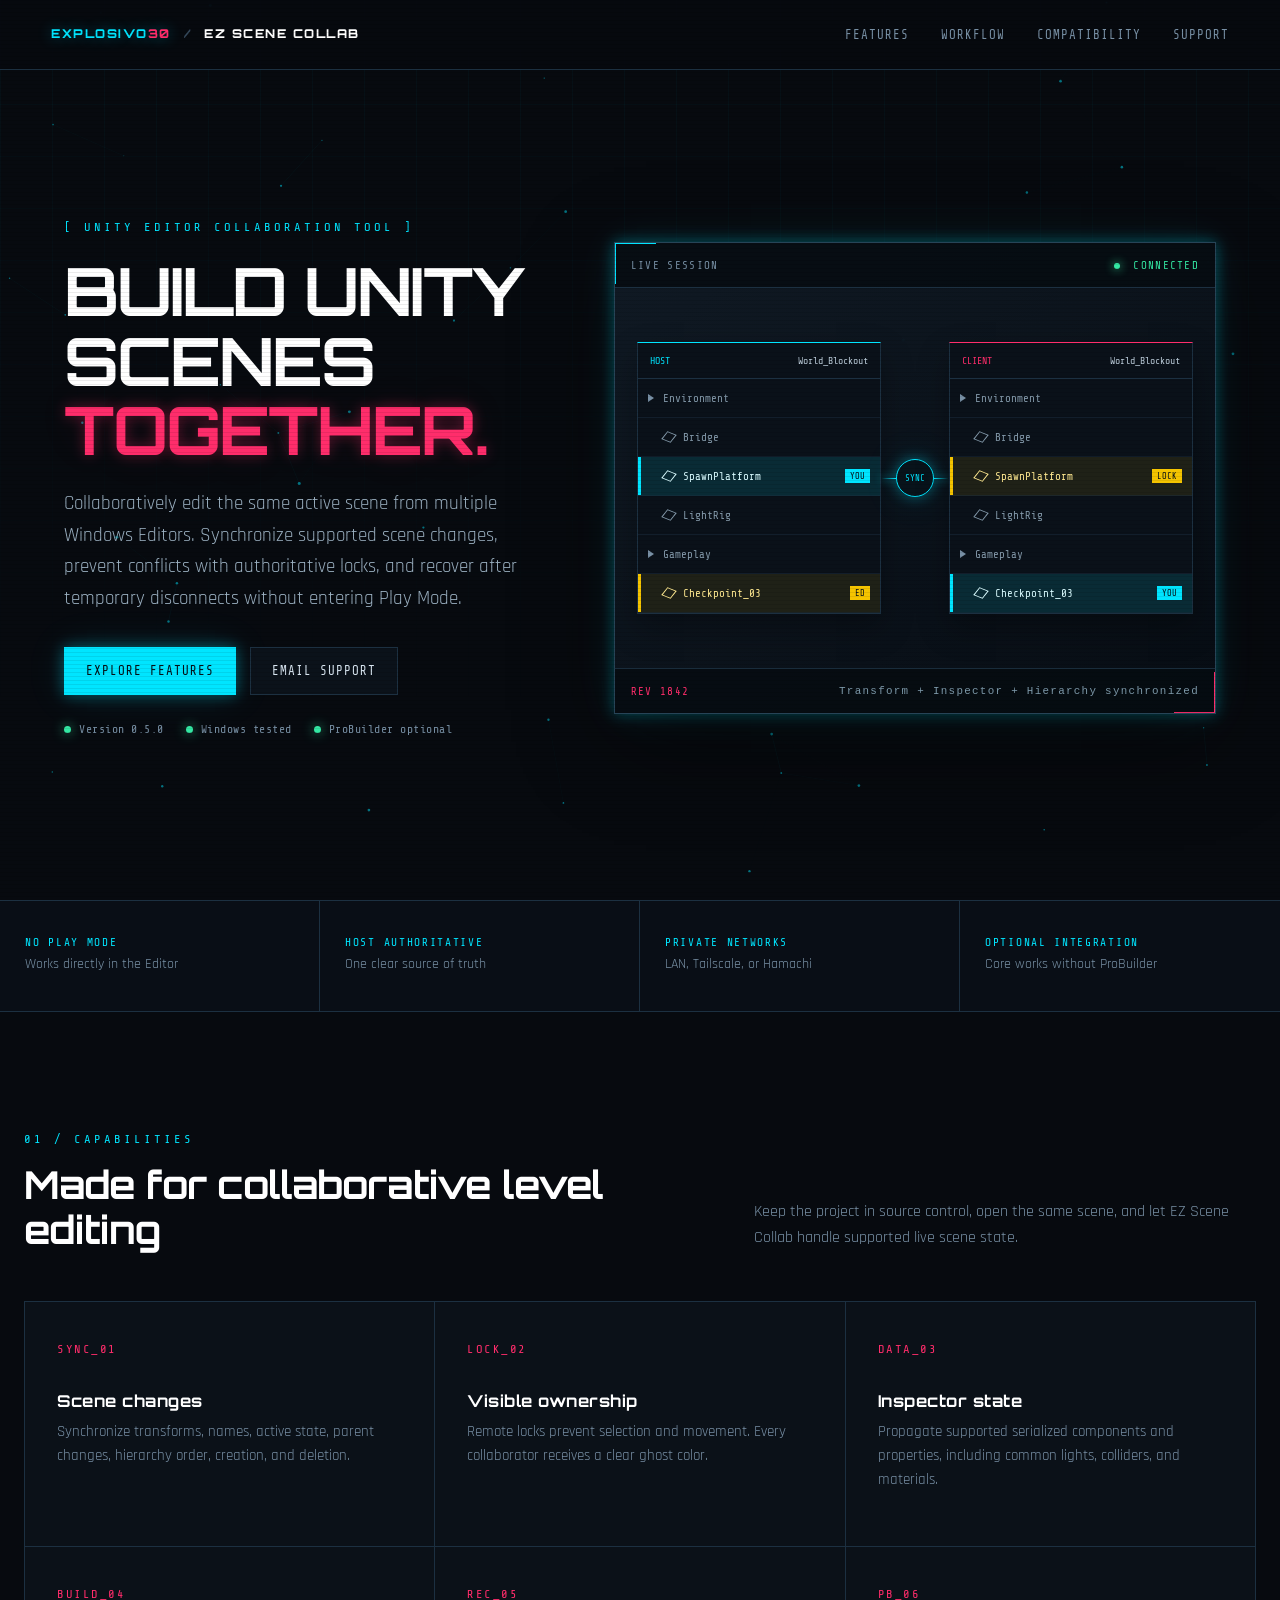
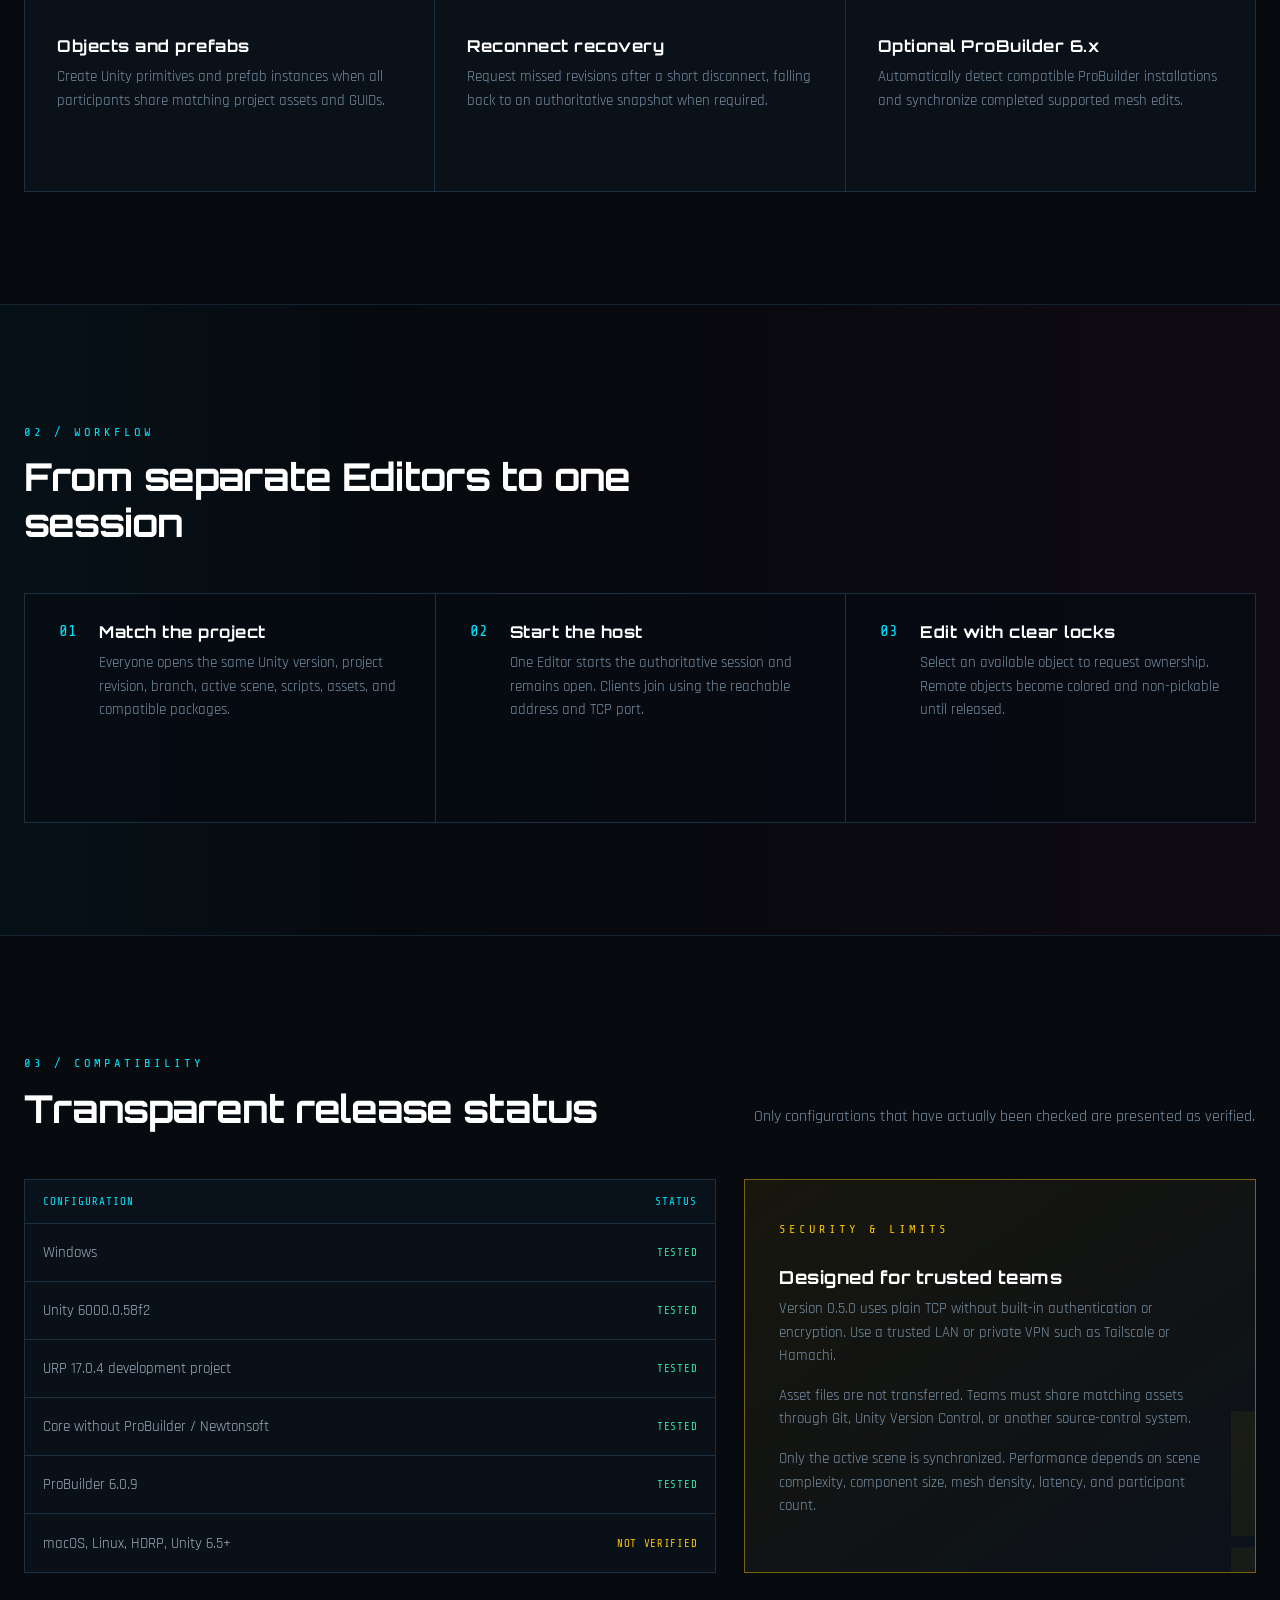
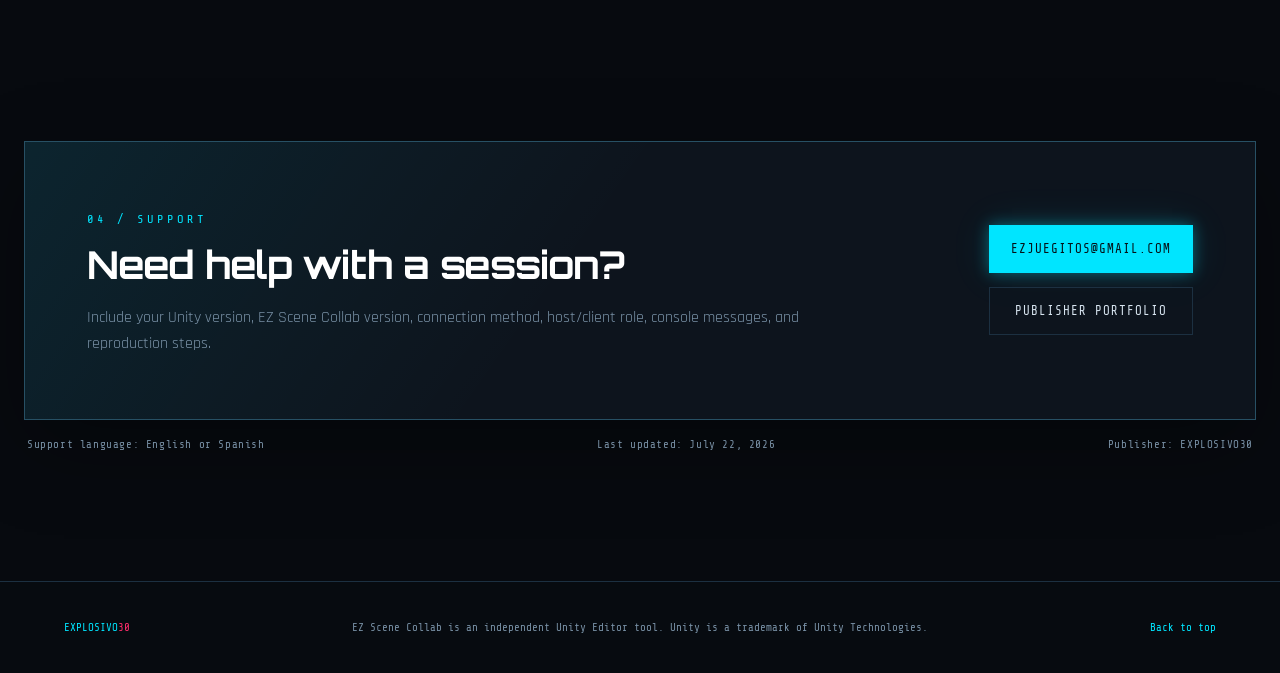
==== ez-scene-collab/index.html @ eb4af454 "Add EZ Scene Collab product page" ====
<!DOCTYPE html>
<html lang="en">
<head>
  <meta charset="UTF-8">
  <meta name="viewport" content="width=device-width, initial-scale=1.0">
  <title>EZ Scene Collab | Collaborative Unity scene editing</title>
  <meta name="description" content="Collaboratively edit Unity scenes from multiple Windows Editors over LAN or a private VPN, with authoritative locks, reconnect recovery, and optional ProBuilder support.">
  <link rel="canonical" href="https://explosivo30.github.io/ez-scene-collab/">
  <meta property="og:title" content="EZ Scene Collab">
  <meta property="og:description" content="Build Unity scenes together with live synchronization, authoritative locks, and reconnect recovery.">
  <meta property="og:type" content="website">
  <meta property="og:url" content="https://explosivo30.github.io/ez-scene-collab/">
  <meta property="og:image" content="https://explosivo30.github.io/ez-scene-collab/og.png">
  <meta property="og:image:width" content="1200">
  <meta property="og:image:height" content="630">
  <meta name="twitter:card" content="summary_large_image">
  <meta name="twitter:title" content="EZ Scene Collab">
  <meta name="twitter:description" content="Build Unity scenes together.">
  <meta name="twitter:image" content="https://explosivo30.github.io/ez-scene-collab/og.png">
  <link rel="preconnect" href="https://fonts.googleapis.com">
  <link rel="preconnect" href="https://fonts.gstatic.com" crossorigin>
  <link href="https://fonts.googleapis.com/css2?family=Share+Tech+Mono&family=Rajdhani:wght@400;500;600;700&family=Orbitron:wght@700;800;900&display=swap" rel="stylesheet">
  <link rel="stylesheet" href="style.css">
</head>
<body>
  <div id="progress-bar" aria-hidden="true"></div>
  <canvas id="particles" aria-hidden="true"></canvas>
  <div class="grid-bg" aria-hidden="true"></div>

  <header class="site-header">
    <a class="brand" href="../" aria-label="Return to Explosivo30 portfolio">
      <span class="brand-owner">EXPLOSIVO<span>30</span></span>
      <span class="brand-divider">/</span>
      <span class="brand-product">EZ SCENE COLLAB</span>
    </a>
    <button class="menu-toggle" type="button" aria-expanded="false" aria-controls="main-nav">Menu</button>
    <nav id="main-nav" aria-label="Product navigation">
      <a href="#features">Features</a>
      <a href="#workflow">Workflow</a>
      <a href="#compatibility">Compatibility</a>
      <a href="#support">Support</a>
    </nav>
  </header>

  <main>
    <section class="hero" id="top">
      <div class="hero-copy reveal visible">
        <div class="eyebrow">Unity Editor collaboration tool</div>
        <h1>Build Unity scenes <span>together.</span></h1>
        <p class="hero-lead">
          Collaboratively edit the same active scene from multiple Windows Editors.
          Synchronize supported scene changes, prevent conflicts with authoritative
          locks, and recover after temporary disconnects without entering Play Mode.
        </p>
        <div class="hero-actions">
          <a class="button button-primary" href="#features">Explore features</a>
          <a class="button button-secondary" href="mailto:ezjuegitos@gmail.com?subject=EZ%20Scene%20Collab%20Support">Email support</a>
        </div>
        <ul class="status-list" aria-label="Current verified configuration">
          <li><span class="status-dot"></span>Version 0.5.0</li>
          <li><span class="status-dot"></span>Windows tested</li>
          <li><span class="status-dot"></span>ProBuilder optional</li>
        </ul>
      </div>

      <div class="sync-demo reveal" aria-label="Illustration of two synchronized Unity Editors">
        <div class="sync-topbar">
          <span>LIVE SESSION</span>
          <span class="online"><i></i> CONNECTED</span>
        </div>
        <div class="editor-pair">
          <article class="editor-panel editor-host">
            <div class="editor-title"><span>HOST</span><strong>World_Blockout</strong></div>
            <div class="hierarchy-row"><i class="caret"></i>Environment</div>
            <div class="hierarchy-row indent"><i class="cube"></i>Bridge</div>
            <div class="hierarchy-row indent selected local"><i class="cube"></i>SpawnPlatform <b>YOU</b></div>
            <div class="hierarchy-row indent"><i class="cube"></i>LightRig</div>
            <div class="hierarchy-row"><i class="caret"></i>Gameplay</div>
            <div class="hierarchy-row indent remote"><i class="cube"></i>Checkpoint_03 <b>ED</b></div>
          </article>
          <div class="sync-link" aria-hidden="true"><span></span><b>SYNC</b><span></span></div>
          <article class="editor-panel editor-client">
            <div class="editor-title"><span>CLIENT</span><strong>World_Blockout</strong></div>
            <div class="hierarchy-row"><i class="caret"></i>Environment</div>
            <div class="hierarchy-row indent"><i class="cube"></i>Bridge</div>
            <div class="hierarchy-row indent locked"><i class="cube"></i>SpawnPlatform <b>LOCK</b></div>
            <div class="hierarchy-row indent"><i class="cube"></i>LightRig</div>
            <div class="hierarchy-row"><i class="caret"></i>Gameplay</div>
            <div class="hierarchy-row indent selected"><i class="cube"></i>Checkpoint_03 <b>YOU</b></div>
          </article>
        </div>
        <div class="sync-console"><span>REV 1842</span><code>Transform + Inspector + Hierarchy synchronized</code></div>
      </div>
    </section>

    <section class="proof-strip" aria-label="Highlights">
      <div><strong>NO PLAY MODE</strong><span>Works directly in the Editor</span></div>
      <div><strong>HOST AUTHORITATIVE</strong><span>One clear source of truth</span></div>
      <div><strong>PRIVATE NETWORKS</strong><span>LAN, Tailscale, or Hamachi</span></div>
      <div><strong>OPTIONAL INTEGRATION</strong><span>Core works without ProBuilder</span></div>
    </section>

    <section class="content-section" id="features">
      <header class="section-heading reveal">
        <div><span class="section-index">01 / CAPABILITIES</span><h2>Made for collaborative level editing</h2></div>
        <p>Keep the project in source control, open the same scene, and let EZ Scene Collab handle supported live scene state.</p>
      </header>
      <div class="feature-grid">
        <article class="feature-card reveal"><span class="feature-code">SYNC_01</span><h3>Scene changes</h3><p>Synchronize transforms, names, active state, parent changes, hierarchy order, creation, and deletion.</p></article>
        <article class="feature-card reveal"><span class="feature-code">LOCK_02</span><h3>Visible ownership</h3><p>Remote locks prevent selection and movement. Every collaborator receives a clear ghost color.</p></article>
        <article class="feature-card reveal"><span class="feature-code">DATA_03</span><h3>Inspector state</h3><p>Propagate supported serialized components and properties, including common lights, colliders, and materials.</p></article>
        <article class="feature-card reveal"><span class="feature-code">BUILD_04</span><h3>Objects and prefabs</h3><p>Create Unity primitives and prefab instances when all participants share matching project assets and GUIDs.</p></article>
        <article class="feature-card reveal"><span class="feature-code">REC_05</span><h3>Reconnect recovery</h3><p>Request missed revisions after a short disconnect, falling back to an authoritative snapshot when required.</p></article>
        <article class="feature-card reveal"><span class="feature-code">PB_06</span><h3>Optional ProBuilder 6.x</h3><p>Automatically detect compatible ProBuilder installations and synchronize completed supported mesh edits.</p></article>
      </div>
    </section>

    <section class="content-section workflow-section" id="workflow">
      <header class="section-heading reveal">
        <div><span class="section-index">02 / WORKFLOW</span><h2>From separate Editors to one session</h2></div>
      </header>
      <ol class="steps">
        <li class="reveal"><span class="step-number">01</span><div><h3>Match the project</h3><p>Everyone opens the same Unity version, project revision, branch, active scene, scripts, assets, and compatible packages.</p></div></li>
        <li class="reveal"><span class="step-number">02</span><div><h3>Start the host</h3><p>One Editor starts the authoritative session and remains open. Clients join using the reachable address and TCP port.</p></div></li>
        <li class="reveal"><span class="step-number">03</span><div><h3>Edit with clear locks</h3><p>Select an available object to request ownership. Remote objects become colored and non-pickable until released.</p></div></li>
      </ol>
    </section>

    <section class="content-section" id="compatibility">
      <header class="section-heading reveal">
        <div><span class="section-index">03 / COMPATIBILITY</span><h2>Transparent release status</h2></div>
        <p>Only configurations that have actually been checked are presented as verified.</p>
      </header>
      <div class="compatibility-layout">
        <div class="compatibility-table reveal">
          <div class="compat-row table-head"><span>Configuration</span><span>Status</span></div>
          <div class="compat-row"><span>Windows</span><strong class="tested">Tested</strong></div>
          <div class="compat-row"><span>Unity 6000.0.58f2</span><strong class="tested">Tested</strong></div>
          <div class="compat-row"><span>URP 17.0.4 development project</span><strong class="tested">Tested</strong></div>
          <div class="compat-row"><span>Core without ProBuilder / Newtonsoft</span><strong class="tested">Tested</strong></div>
          <div class="compat-row"><span>ProBuilder 6.0.9</span><strong class="tested">Tested</strong></div>
          <div class="compat-row"><span>macOS, Linux, HDRP, Unity 6.5+</span><strong class="pending">Not verified</strong></div>
        </div>
        <aside class="notice reveal">
          <span class="notice-label">SECURITY &amp; LIMITS</span>
          <h3>Designed for trusted teams</h3>
          <p>Version 0.5.0 uses plain TCP without built-in authentication or encryption. Use a trusted LAN or private VPN such as Tailscale or Hamachi.</p>
          <p>Asset files are not transferred. Teams must share matching assets through Git, Unity Version Control, or another source-control system.</p>
          <p>Only the active scene is synchronized. Performance depends on scene complexity, component size, mesh density, latency, and participant count.</p>
        </aside>
      </div>
    </section>

    <section class="content-section support-section" id="support">
      <div class="support-panel reveal">
        <div>
          <span class="section-index">04 / SUPPORT</span>
          <h2>Need help with a session?</h2>
          <p>Include your Unity version, EZ Scene Collab version, connection method, host/client role, console messages, and reproduction steps.</p>
        </div>
        <div class="support-actions">
          <a class="button button-primary" href="mailto:ezjuegitos@gmail.com?subject=EZ%20Scene%20Collab%20Support">ezjuegitos@gmail.com</a>
          <a class="button button-secondary" href="../">Publisher portfolio</a>
        </div>
      </div>
      <div class="support-meta reveal">
        <span>Support language: English or Spanish</span>
        <span>Last updated: July 22, 2026</span>
        <span>Publisher: EXPLOSIVO30</span>
      </div>
    </section>
  </main>

  <footer>
    <a href="../">EXPLOSIVO<span>30</span></a>
    <p>EZ Scene Collab is an independent Unity Editor tool. Unity is a trademark of Unity Technologies.</p>
    <a href="#top">Back to top</a>
  </footer>
  <script src="script.js"></script>
</body>
</html>
---- ez-scene-collab/style.css ----
:root {
  --bg: #070a0f;
  --panel: #0d141d;
  --panel-2: #111b26;
  --border: #1c3041;
  --cyan: #00e5ff;
  --cyan-dim: #00a8bb;
  --magenta: #ff2d6b;
  --yellow: #f5c400;
  --green: #34e7a3;
  --text: #d7e4ef;
  --muted: #7890a5;
  --mono: "Share Tech Mono", monospace;
  --display: "Orbitron", sans-serif;
  --body: "Rajdhani", sans-serif;
  --glow-cyan: 0 0 14px rgba(0, 229, 255, .38), 0 0 42px rgba(0, 229, 255, .1);
  --glow-magenta: 0 0 14px rgba(255, 45, 107, .35), 0 0 42px rgba(255, 45, 107, .1);
}

*,
*::before,
*::after {
  box-sizing: border-box;
}

html {
  scroll-behavior: smooth;
}

body {
  margin: 0;
  background: var(--bg);
  color: var(--text);
  font-family: var(--body);
  font-size: 18px;
  line-height: 1.55;
  overflow-x: hidden;
}

body::before {
  content: "";
  position: fixed;
  inset: 0;
  z-index: 1000;
  pointer-events: none;
  background: repeating-linear-gradient(0deg, transparent 0 3px, rgba(0, 0, 0, .08) 3px 4px);
}

a {
  color: inherit;
}

button,
a {
  -webkit-tap-highlight-color: transparent;
}

#progress-bar {
  position: fixed;
  inset: 0 auto auto 0;
  z-index: 1001;
  width: 0;
  height: 3px;
  background: linear-gradient(90deg, var(--cyan), var(--magenta));
  box-shadow: var(--glow-cyan);
}

#particles,
.grid-bg {
  position: fixed;
  inset: 0;
  z-index: 0;
  pointer-events: none;
}

.grid-bg {
  background-image:
    linear-gradient(rgba(0, 229, 255, .035) 1px, transparent 1px),
    linear-gradient(90deg, rgba(0, 229, 255, .035) 1px, transparent 1px);
  background-size: 52px 52px;
  mask-image: linear-gradient(to bottom, #000 0%, transparent 82%);
}

.site-header {
  position: fixed;
  inset: 0 0 auto;
  z-index: 50;
  height: 70px;
  padding: 0 clamp(20px, 4vw, 58px);
  display: flex;
  align-items: center;
  justify-content: space-between;
  gap: 28px;
  border-bottom: 1px solid rgba(30, 53, 70, .9);
  background: rgba(7, 10, 15, .88);
  backdrop-filter: blur(15px);
}

.brand {
  display: flex;
  align-items: center;
  gap: 13px;
  text-decoration: none;
  font-family: var(--display);
  font-size: .76rem;
  font-weight: 800;
  letter-spacing: 1.5px;
}

.brand-owner {
  color: var(--cyan);
  text-shadow: var(--glow-cyan);
}

.brand-owner span {
  color: var(--magenta);
}

.brand-divider {
  color: #34485a;
}

.brand-product {
  color: #fff;
}

.site-header nav {
  display: flex;
  align-items: center;
  gap: clamp(16px, 2.5vw, 34px);
}

.site-header nav a {
  position: relative;
  color: var(--muted);
  font: .78rem var(--mono);
  letter-spacing: 1px;
  text-decoration: none;
  text-transform: uppercase;
  transition: color .2s ease;
}

.site-header nav a::after {
  content: "";
  position: absolute;
  inset: auto 0 -6px;
  height: 1px;
  background: var(--cyan);
  transform: scaleX(0);
  transition: transform .2s ease;
}

.site-header nav a:hover,
.site-header nav a:focus-visible {
  color: var(--cyan);
}

.site-header nav a:hover::after,
.site-header nav a:focus-visible::after {
  transform: scaleX(1);
}

.menu-toggle {
  display: none;
  border: 1px solid var(--border);
  background: var(--panel);
  color: var(--cyan);
  padding: 8px 12px;
  font: .76rem var(--mono);
  letter-spacing: 1px;
  text-transform: uppercase;
}

main,
footer {
  position: relative;
  z-index: 1;
}

.hero {
  width: min(1460px, 100%);
  min-height: 100vh;
  margin: 0 auto;
  padding: 140px clamp(24px, 5vw, 78px) 84px;
  display: grid;
  grid-template-columns: minmax(360px, .88fr) minmax(540px, 1.12fr);
  align-items: center;
  gap: clamp(44px, 6vw, 92px);
}

.eyebrow,
.section-index,
.feature-code,
.notice-label {
  color: var(--cyan);
  font: .76rem var(--mono);
  letter-spacing: 3px;
  text-transform: uppercase;
}

.eyebrow::before {
  content: "[ ";
}

.eyebrow::after {
  content: " ]";
}

h1,
h2,
h3,
p {
  margin-top: 0;
}

h1 {
  max-width: 720px;
  margin: 22px 0 24px;
  color: #fff;
  font-family: var(--display);
  font-size: clamp(2.65rem, 5.2vw, 5.6rem);
  line-height: 1.04;
  letter-spacing: -2px;
  text-transform: uppercase;
}

h1 span {
  color: var(--magenta);
  text-shadow: var(--glow-magenta);
}

.hero-lead {
  max-width: 680px;
  margin-bottom: 32px;
  color: #9bb0c1;
  font-size: clamp(1.05rem, 1.5vw, 1.25rem);
  line-height: 1.65;
}

.hero-actions,
.support-actions {
  display: flex;
  flex-wrap: wrap;
  gap: 14px;
}

.button {
  min-height: 48px;
  padding: 12px 21px;
  display: inline-flex;
  align-items: center;
  justify-content: center;
  border: 1px solid;
  font: .78rem var(--mono);
  letter-spacing: 1px;
  text-decoration: none;
  text-transform: uppercase;
  transition: transform .2s ease, background .2s ease, color .2s ease, box-shadow .2s ease;
}

.button:hover,
.button:focus-visible {
  transform: translateY(-2px);
}

.button-primary {
  border-color: var(--cyan);
  background: var(--cyan);
  color: #041016;
  box-shadow: var(--glow-cyan);
}

.button-primary:hover,
.button-primary:focus-visible {
  background: #73f3ff;
}

.button-secondary {
  border-color: var(--border);
  background: rgba(13, 20, 29, .8);
  color: var(--text);
}

.button-secondary:hover,
.button-secondary:focus-visible {
  border-color: var(--cyan);
  color: var(--cyan);
  box-shadow: var(--glow-cyan);
}

.status-list {
  margin: 28px 0 0;
  padding: 0;
  display: flex;
  flex-wrap: wrap;
  gap: 12px 22px;
  list-style: none;
  color: var(--muted);
  font: .72rem var(--mono);
  letter-spacing: .5px;
}

.status-list li {
  display: flex;
  align-items: center;
  gap: 8px;
}

.status-dot {
  width: 7px;
  height: 7px;
  border-radius: 50%;
  background: var(--green);
  box-shadow: 0 0 12px rgba(52, 231, 163, .8);
}

.sync-demo {
  position: relative;
  overflow: hidden;
  border: 1px solid #274457;
  background: linear-gradient(145deg, rgba(17, 27, 38, .95), rgba(7, 13, 20, .98));
  box-shadow: 0 28px 90px rgba(0, 0, 0, .45), var(--glow-cyan);
}

.sync-demo::before,
.sync-demo::after {
  content: "";
  position: absolute;
  width: 42px;
  height: 42px;
  pointer-events: none;
}

.sync-demo::before {
  inset: -1px auto auto -1px;
  border-top: 2px solid var(--cyan);
  border-left: 2px solid var(--cyan);
}

.sync-demo::after {
  inset: auto -1px -1px auto;
  border-right: 2px solid var(--magenta);
  border-bottom: 2px solid var(--magenta);
}

.sync-topbar,
.sync-console {
  min-height: 45px;
  padding: 0 16px;
  display: flex;
  align-items: center;
  justify-content: space-between;
  gap: 12px;
  border-bottom: 1px solid var(--border);
  background: rgba(6, 11, 17, .82);
  color: var(--muted);
  font: .68rem var(--mono);
  letter-spacing: 1.3px;
}

.online {
  color: var(--green);
}

.online i {
  width: 6px;
  height: 6px;
  display: inline-block;
  margin-right: 6px;
  border-radius: 50%;
  background: var(--green);
  box-shadow: 0 0 10px var(--green);
}

.editor-pair {
  min-height: 380px;
  padding: 22px;
  display: grid;
  grid-template-columns: 1fr 68px 1fr;
  align-items: center;
}

.editor-panel {
  min-width: 0;
  overflow: hidden;
  border: 1px solid var(--border);
  background: #0a1119;
  box-shadow: 0 14px 30px rgba(0, 0, 0, .28);
}

.editor-host {
  border-top-color: var(--cyan);
}

.editor-client {
  border-top-color: var(--magenta);
}

.editor-title {
  padding: 12px;
  display: flex;
  align-items: center;
  justify-content: space-between;
  gap: 8px;
  border-bottom: 1px solid var(--border);
  color: var(--muted);
  font: .62rem var(--mono);
}

.editor-title span {
  color: var(--cyan);
}

.editor-client .editor-title span {
  color: var(--magenta);
}

.editor-title strong {
  overflow: hidden;
  color: #b9c9d6;
  font-weight: 400;
  text-overflow: ellipsis;
  white-space: nowrap;
}

.hierarchy-row {
  min-height: 39px;
  padding: 0 10px;
  display: flex;
  align-items: center;
  gap: 9px;
  border-bottom: 1px solid rgba(28, 48, 65, .45);
  color: #849aab;
  font: .68rem var(--mono);
  white-space: nowrap;
}

.hierarchy-row.indent {
  padding-left: 26px;
}

.hierarchy-row b {
  margin-left: auto;
  padding: 2px 5px;
  color: #071016;
  background: var(--cyan);
  font-size: .54rem;
  font-weight: 400;
}

.hierarchy-row.remote b,
.hierarchy-row.locked b {
  background: var(--yellow);
}

.hierarchy-row.selected {
  color: #d9fbff;
  background: rgba(0, 229, 255, .12);
  box-shadow: inset 3px 0 var(--cyan);
}

.hierarchy-row.remote,
.hierarchy-row.locked {
  color: #ffe990;
  background: rgba(245, 196, 0, .09);
  box-shadow: inset 3px 0 var(--yellow);
}

.caret {
  width: 0;
  height: 0;
  border-top: 4px solid transparent;
  border-bottom: 4px solid transparent;
  border-left: 6px solid var(--muted);
}

.cube {
  position: relative;
  width: 10px;
  height: 10px;
  border: 1px solid currentColor;
  transform: rotate(30deg) skew(-8deg, -8deg);
}

.sync-link {
  display: grid;
  grid-template-columns: 1fr auto 1fr;
  align-items: center;
  color: var(--cyan);
  font: .56rem var(--mono);
}

.sync-link span {
  height: 1px;
  background: linear-gradient(90deg, transparent, var(--cyan));
  box-shadow: 0 0 8px var(--cyan);
}

.sync-link span:last-child {
  background: linear-gradient(90deg, var(--cyan), transparent);
}

.sync-link b {
  width: 38px;
  height: 38px;
  display: grid;
  place-items: center;
  border: 1px solid var(--cyan);
  border-radius: 50%;
  background: #08131b;
  box-shadow: var(--glow-cyan);
  font-weight: 400;
}

.sync-console {
  border-top: 1px solid var(--border);
  border-bottom: 0;
}

.sync-console span {
  color: var(--magenta);
}

.sync-console code {
  overflow: hidden;
  color: #7f9bac;
  text-overflow: ellipsis;
  white-space: nowrap;
}

.proof-strip {
  border-top: 1px solid var(--border);
  border-bottom: 1px solid var(--border);
  background: rgba(10, 16, 24, .86);
  display: grid;
  grid-template-columns: repeat(4, 1fr);
}

.proof-strip div {
  min-height: 110px;
  padding: 25px;
  display: flex;
  flex-direction: column;
  justify-content: center;
  border-right: 1px solid var(--border);
}

.proof-strip div:last-child {
  border-right: 0;
}

.proof-strip strong {
  color: var(--cyan);
  font: .7rem var(--mono);
  letter-spacing: 1.7px;
}

.proof-strip span {
  margin-top: 5px;
  color: var(--muted);
  font-size: .88rem;
}

.content-section {
  width: min(1280px, calc(100% - 48px));
  margin: 0 auto;
  padding: 112px 0;
  scroll-margin-top: 70px;
}

.section-heading {
  margin-bottom: 48px;
  display: grid;
  grid-template-columns: minmax(0, 1.15fr) minmax(280px, .85fr);
  gap: 50px;
  align-items: end;
}

.section-heading h2,
.support-panel h2 {
  margin: 10px 0 0;
  color: #fff;
  font: 700 clamp(1.8rem, 3vw, 3.15rem)/1.18 var(--display);
  letter-spacing: -1px;
}

.section-heading > p,
.support-panel p {
  margin-bottom: 2px;
  color: var(--muted);
  font-size: 1.03rem;
}

.feature-grid {
  display: grid;
  grid-template-columns: repeat(3, 1fr);
  border-top: 1px solid var(--border);
  border-left: 1px solid var(--border);
}

.feature-card {
  min-height: 245px;
  padding: 32px;
  border-right: 1px solid var(--border);
  border-bottom: 1px solid var(--border);
  background: rgba(13, 20, 29, .7);
  transition: background .25s ease, transform .25s ease, box-shadow .25s ease;
}

.feature-card:hover {
  z-index: 2;
  background: var(--panel-2);
  transform: translateY(-4px);
  box-shadow: var(--glow-cyan);
}

.feature-card h3,
.steps h3,
.notice h3 {
  margin: 30px 0 9px;
  color: #fff;
  font: 700 1.02rem var(--display);
  letter-spacing: .5px;
}

.feature-card p,
.steps p,
.notice p {
  margin-bottom: 0;
  color: var(--muted);
  font-size: .95rem;
}

.feature-code {
  color: var(--magenta);
  letter-spacing: 1.5px;
}

.workflow-section {
  width: 100%;
  padding-left: max(24px, calc((100% - 1280px) / 2));
  padding-right: max(24px, calc((100% - 1280px) / 2));
  background: linear-gradient(90deg, rgba(0, 229, 255, .035), transparent 35%, rgba(255, 45, 107, .035));
  border-top: 1px solid rgba(28, 48, 65, .65);
  border-bottom: 1px solid rgba(28, 48, 65, .65);
}

.steps {
  margin: 0;
  padding: 0;
  display: grid;
  grid-template-columns: repeat(3, 1fr);
  list-style: none;
}

.steps li {
  min-height: 230px;
  padding: 28px 34px;
  display: grid;
  grid-template-columns: auto 1fr;
  gap: 22px;
  border: 1px solid var(--border);
  border-right: 0;
  background: rgba(7, 12, 18, .72);
}

.steps li:last-child {
  border-right: 1px solid var(--border);
}

.step-number {
  color: var(--cyan);
  font: 1rem var(--mono);
}

.steps h3 {
  margin-top: 0;
}

.compatibility-layout {
  display: grid;
  grid-template-columns: minmax(0, 1.15fr) minmax(330px, .85fr);
  gap: 28px;
}

.compatibility-table {
  border: 1px solid var(--border);
  background: rgba(13, 20, 29, .72);
}

.compat-row {
  min-height: 58px;
  padding: 12px 18px;
  display: grid;
  grid-template-columns: 1fr auto;
  align-items: center;
  gap: 18px;
  border-bottom: 1px solid var(--border);
  color: #9cb0c0;
  font-size: .94rem;
}

.compat-row:last-child {
  border-bottom: 0;
}

.compat-row strong {
  font: .68rem var(--mono);
  letter-spacing: .7px;
  text-transform: uppercase;
}

.compat-row .tested {
  color: var(--green);
}

.compat-row .pending {
  color: var(--yellow);
}

.compat-row.table-head {
  min-height: 44px;
  color: var(--cyan);
  background: #09111a;
  font: .68rem var(--mono);
  letter-spacing: 1px;
  text-transform: uppercase;
}

.notice {
  position: relative;
  padding: 34px;
  overflow: hidden;
  border: 1px solid rgba(245, 196, 0, .45);
  background: linear-gradient(145deg, rgba(245, 196, 0, .07), rgba(13, 20, 29, .8));
}

.notice::after {
  content: "!";
  position: absolute;
  right: -15px;
  bottom: -70px;
  color: rgba(245, 196, 0, .055);
  font: 900 15rem var(--display);
}

.notice-label {
  color: var(--yellow);
}

.notice h3 {
  margin-top: 24px;
  font-size: 1.12rem;
}

.notice p + p {
  margin-top: 16px;
}

.support-section {
  padding-top: 56px;
}

.support-panel {
  padding: clamp(30px, 5vw, 62px);
  display: grid;
  grid-template-columns: 1fr auto;
  align-items: center;
  gap: 46px;
  border: 1px solid #275064;
  background:
    linear-gradient(125deg, rgba(0, 229, 255, .08), transparent 45%),
    var(--panel);
  box-shadow: 0 28px 80px rgba(0, 0, 0, .3);
}

.support-panel p {
  max-width: 740px;
  margin: 18px 0 0;
}

.support-actions {
  max-width: 320px;
  flex-direction: column;
}

.support-meta {
  padding: 18px 3px;
  display: flex;
  flex-wrap: wrap;
  justify-content: space-between;
  gap: 10px 24px;
  color: var(--muted);
  font: .68rem var(--mono);
  letter-spacing: .6px;
}

footer {
  min-height: 92px;
  padding: 26px clamp(24px, 5vw, 72px);
  display: grid;
  grid-template-columns: auto 1fr auto;
  align-items: center;
  gap: 28px;
  border-top: 1px solid var(--border);
  background: #070b10;
  color: var(--muted);
  font: .68rem var(--mono);
}

footer a {
  color: var(--cyan);
  text-decoration: none;
}

footer a span {
  color: var(--magenta);
}

footer p {
  margin: 0;
  text-align: center;
}

.reveal {
  opacity: 0;
  transform: translateY(22px);
  transition: opacity .55s ease, transform .55s ease;
}

.reveal.visible {
  opacity: 1;
  transform: none;
}

:focus-visible {
  outline: 2px solid var(--cyan);
  outline-offset: 4px;
}

@media (max-width: 1120px) {
  .hero {
    grid-template-columns: 1fr;
    padding-top: 130px;
  }

  .hero-copy {
    max-width: 850px;
  }

  .sync-demo {
    width: min(900px, 100%);
    margin: 0 auto;
  }

  .feature-grid {
    grid-template-columns: repeat(2, 1fr);
  }

  .proof-strip {
    grid-template-columns: repeat(2, 1fr);
  }

  .proof-strip div:nth-child(2) {
    border-right: 0;
  }

  .proof-strip div:nth-child(-n + 2) {
    border-bottom: 1px solid var(--border);
  }
}

@media (max-width: 820px) {
  .brand-product,
  .brand-divider {
    display: none;
  }

  .menu-toggle {
    display: block;
  }

  .site-header nav {
    position: absolute;
    inset: 70px 0 auto;
    padding: 18px 24px;
    display: none;
    flex-direction: column;
    align-items: stretch;
    border-bottom: 1px solid var(--border);
    background: rgba(7, 10, 15, .97);
  }

  .site-header nav.open {
    display: flex;
  }

  .site-header nav a {
    padding: 9px 0;
  }

  .editor-pair {
    grid-template-columns: 1fr;
    gap: 14px;
  }

  .sync-link {
    grid-template-columns: 1fr auto 1fr;
  }

  .section-heading,
  .compatibility-layout,
  .support-panel {
    grid-template-columns: 1fr;
  }

  .steps {
    grid-template-columns: 1fr;
  }

  .steps li {
    border-right: 1px solid var(--border);
    border-bottom: 0;
  }

  .steps li:last-child {
    border-bottom: 1px solid var(--border);
  }

  .support-actions {
    max-width: none;
  }
}

@media (max-width: 600px) {
  body {
    font-size: 17px;
  }

  .hero {
    min-height: auto;
    padding: 118px 20px 70px;
  }

  h1 {
    font-size: clamp(2.4rem, 13vw, 3.8rem);
    letter-spacing: -1px;
  }

  .hero-actions,
  .hero-actions .button,
  .support-actions .button {
    width: 100%;
  }

  .editor-pair {
    min-height: 0;
    padding: 14px;
  }

  .sync-console code {
    display: none;
  }

  .proof-strip,
  .feature-grid {
    grid-template-columns: 1fr;
  }

  .proof-strip div,
  .proof-strip div:nth-child(2) {
    border-right: 0;
    border-bottom: 1px solid var(--border);
  }

  .proof-strip div:last-child {
    border-bottom: 0;
  }

  .content-section {
    width: min(100% - 36px, 1280px);
    padding: 80px 0;
  }

  .workflow-section {
    width: 100%;
    padding-left: 18px;
    padding-right: 18px;
  }

  .feature-card {
    min-height: auto;
  }

  .compat-row {
    grid-template-columns: 1fr;
    gap: 5px;
  }

  .support-meta,
  footer {
    grid-template-columns: 1fr;
    justify-content: start;
    text-align: left;
  }

  footer p {
    text-align: left;
  }
}

@media (prefers-reduced-motion: reduce) {
  html {
    scroll-behavior: auto;
  }

  *,
  *::before,
  *::after {
    animation-duration: .01ms !important;
    animation-iteration-count: 1 !important;
    transition-duration: .01ms !important;
  }

  #particles {
    display: none;
  }

  .reveal {
    opacity: 1;
    transform: none;
  }
}
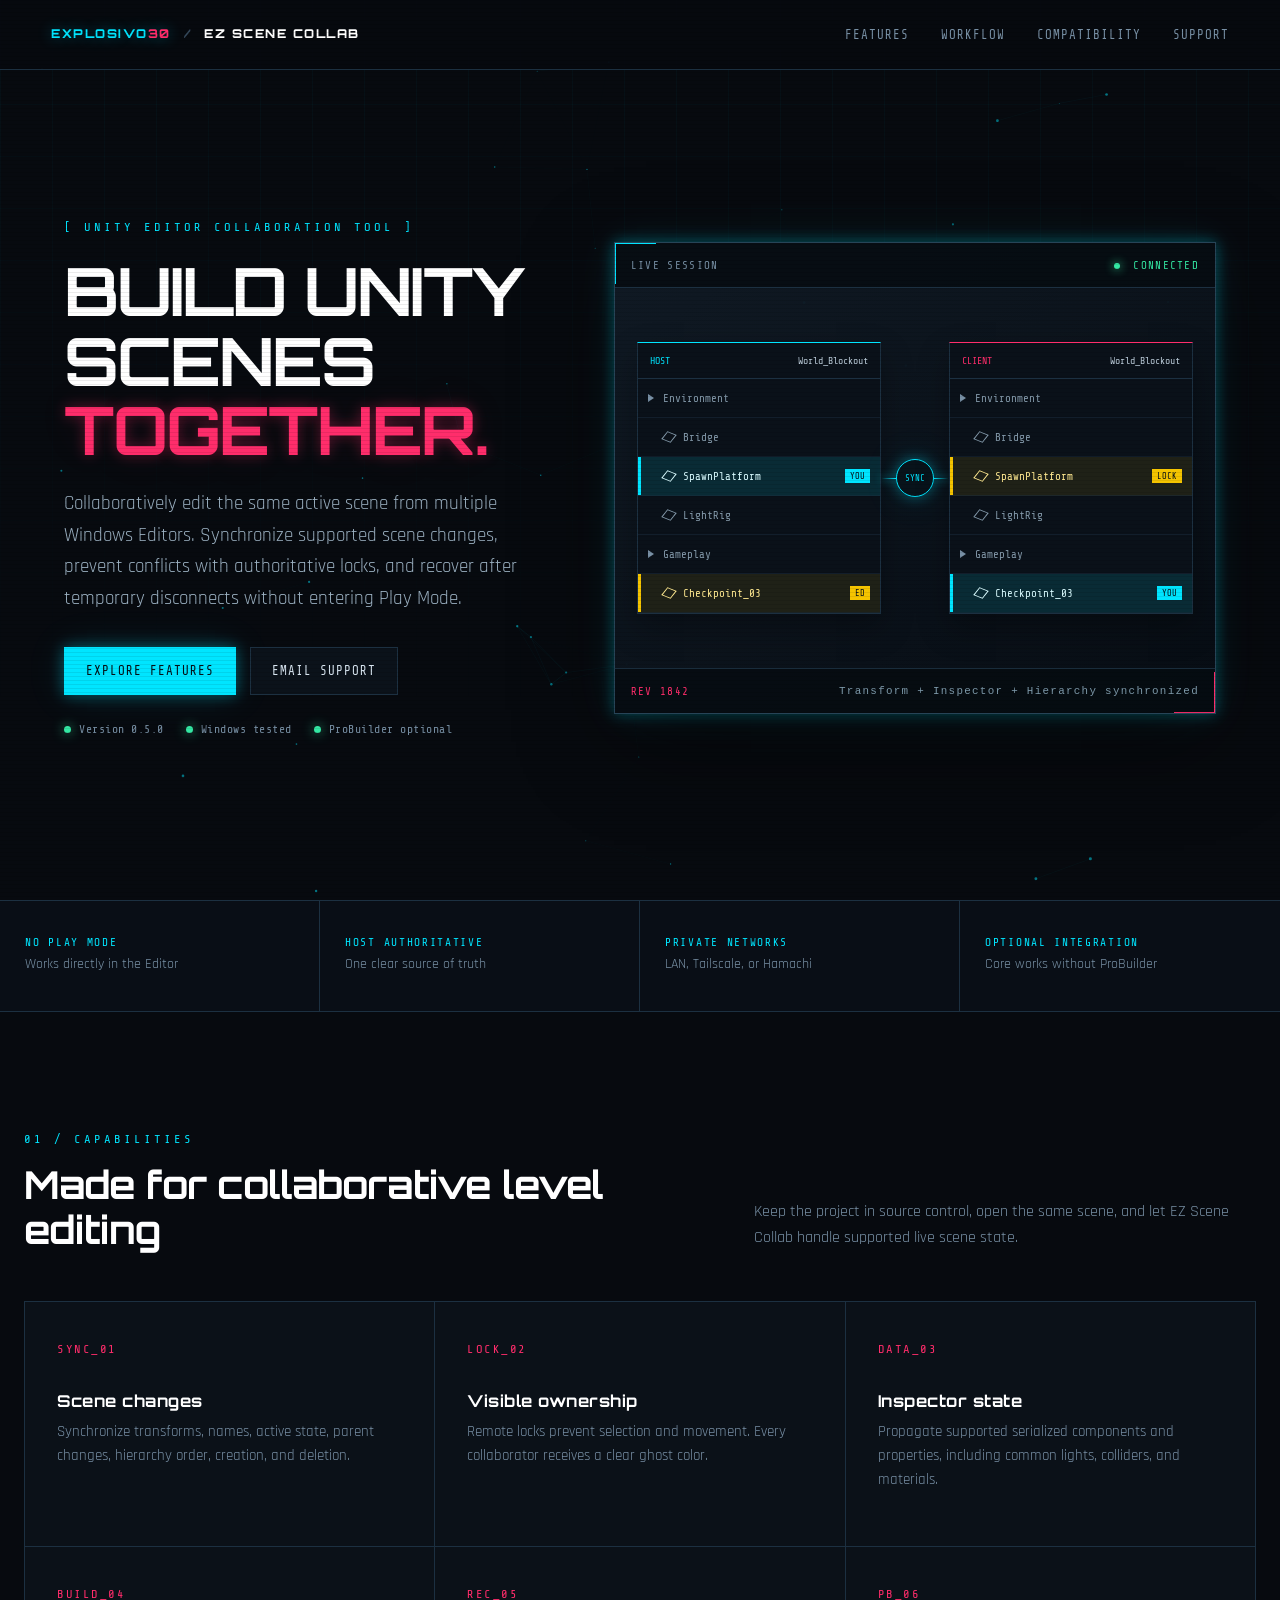
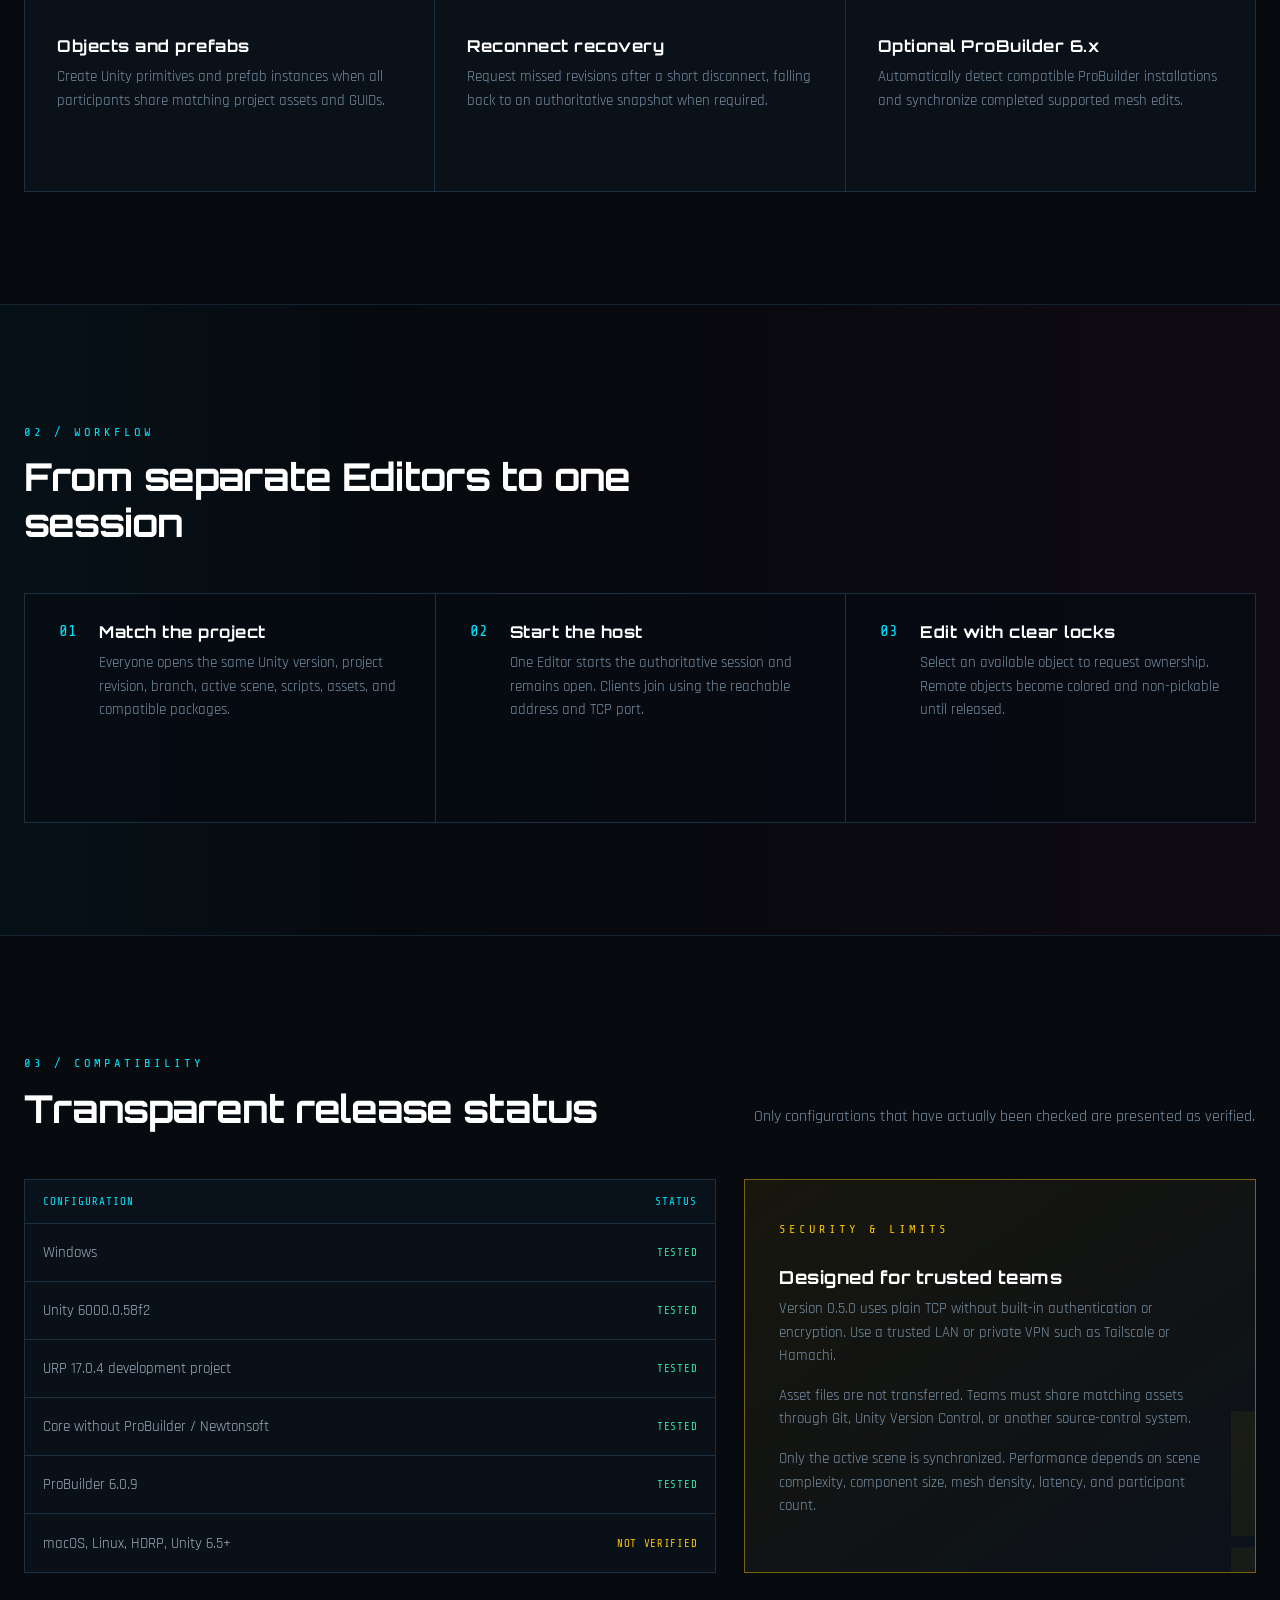
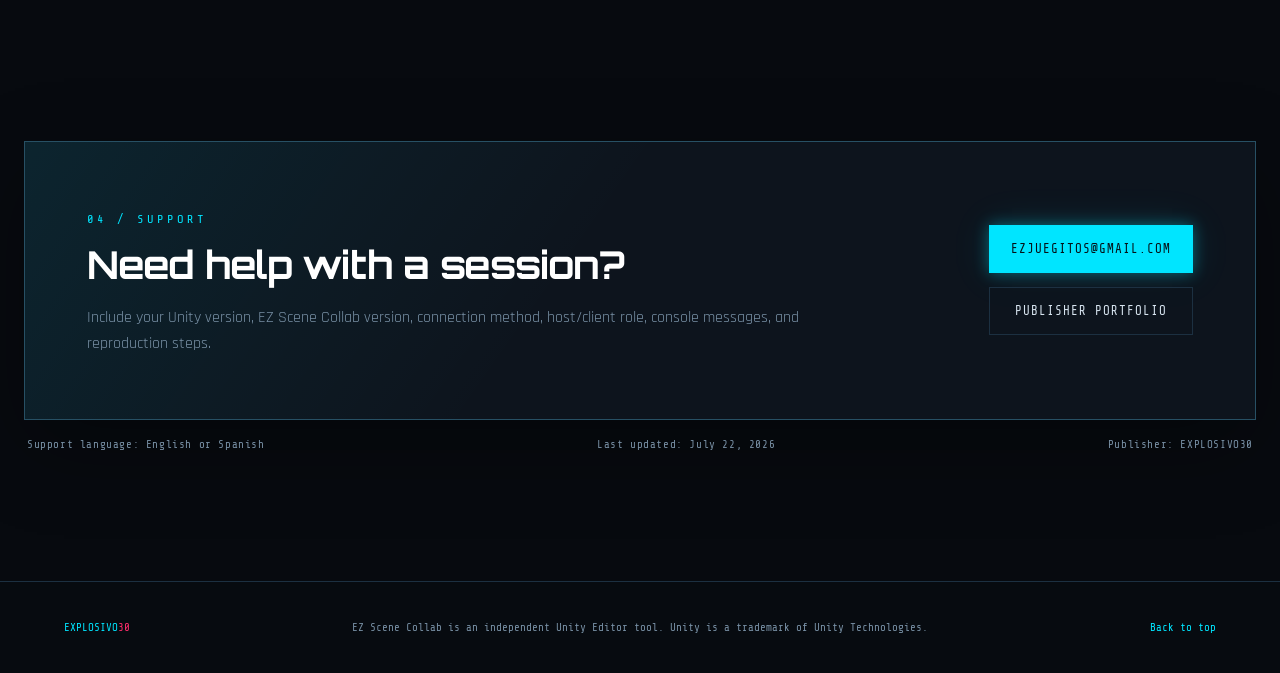
==== commit 065a1d57: "SceneCollab" ====
--- a/ez-scene-collab/index.html
+++ b/ez-scene-collab/index.html
@@ -28,7 +28,7 @@
   <div class="grid-bg" aria-hidden="true"></div>
 
   <header class="site-header">
-    <a class="brand" href="../" aria-label="Return to Explosivo30 portfolio">
+    <a class="brand" href="../index.html" aria-label="Return to Explosivo30 portfolio">
       <span class="brand-owner">EXPLOSIVO<span>30</span></span>
       <span class="brand-divider">/</span>
       <span class="brand-product">EZ SCENE COLLAB</span>
@@ -160,7 +160,7 @@
         </div>
         <div class="support-actions">
           <a class="button button-primary" href="mailto:ezjuegitos@gmail.com?subject=EZ%20Scene%20Collab%20Support">ezjuegitos@gmail.com</a>
-          <a class="button button-secondary" href="../">Publisher portfolio</a>
+          <a class="button button-secondary" href="../index.html">Publisher portfolio</a>
         </div>
       </div>
       <div class="support-meta reveal">
@@ -172,7 +172,7 @@
   </main>
 
   <footer>
-    <a href="../">EXPLOSIVO<span>30</span></a>
+    <a href="../index.html">EXPLOSIVO<span>30</span></a>
     <p>EZ Scene Collab is an independent Unity Editor tool. Unity is a trademark of Unity Technologies.</p>
     <a href="#top">Back to top</a>
   </footer>
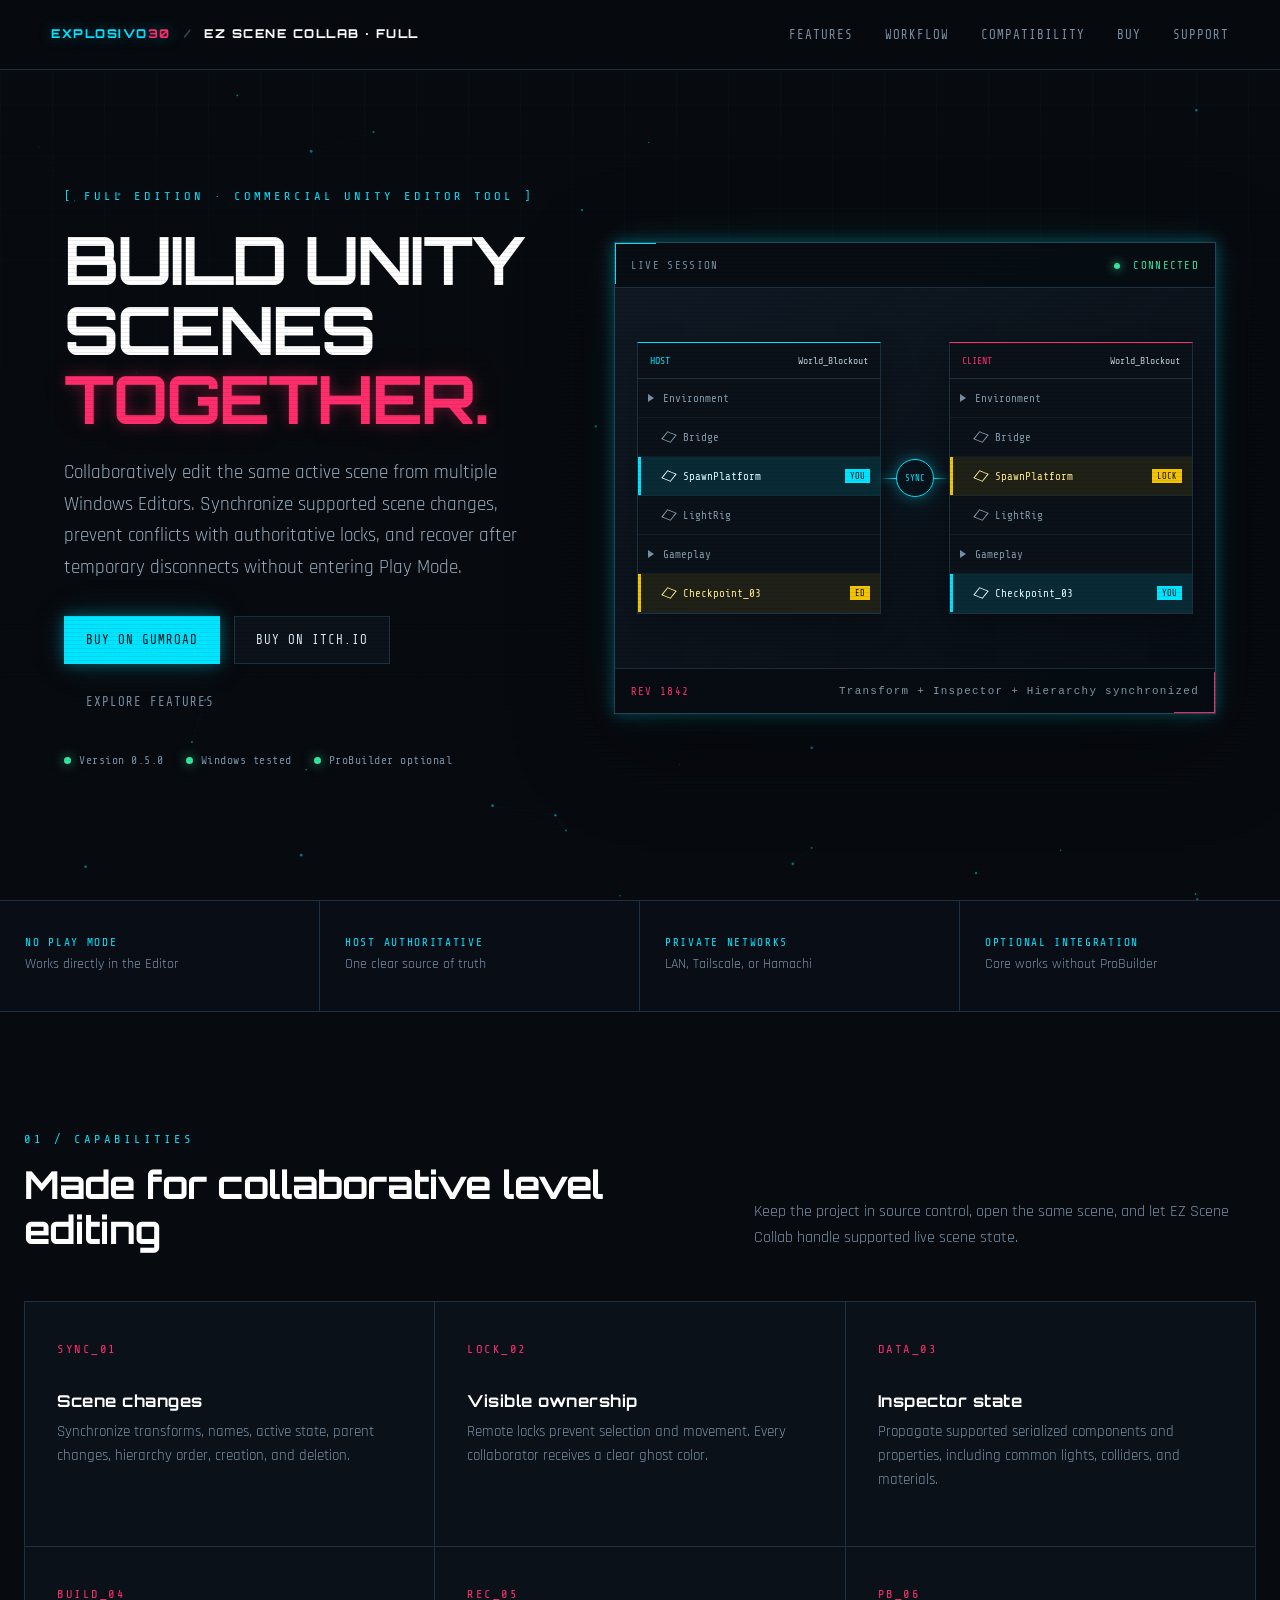
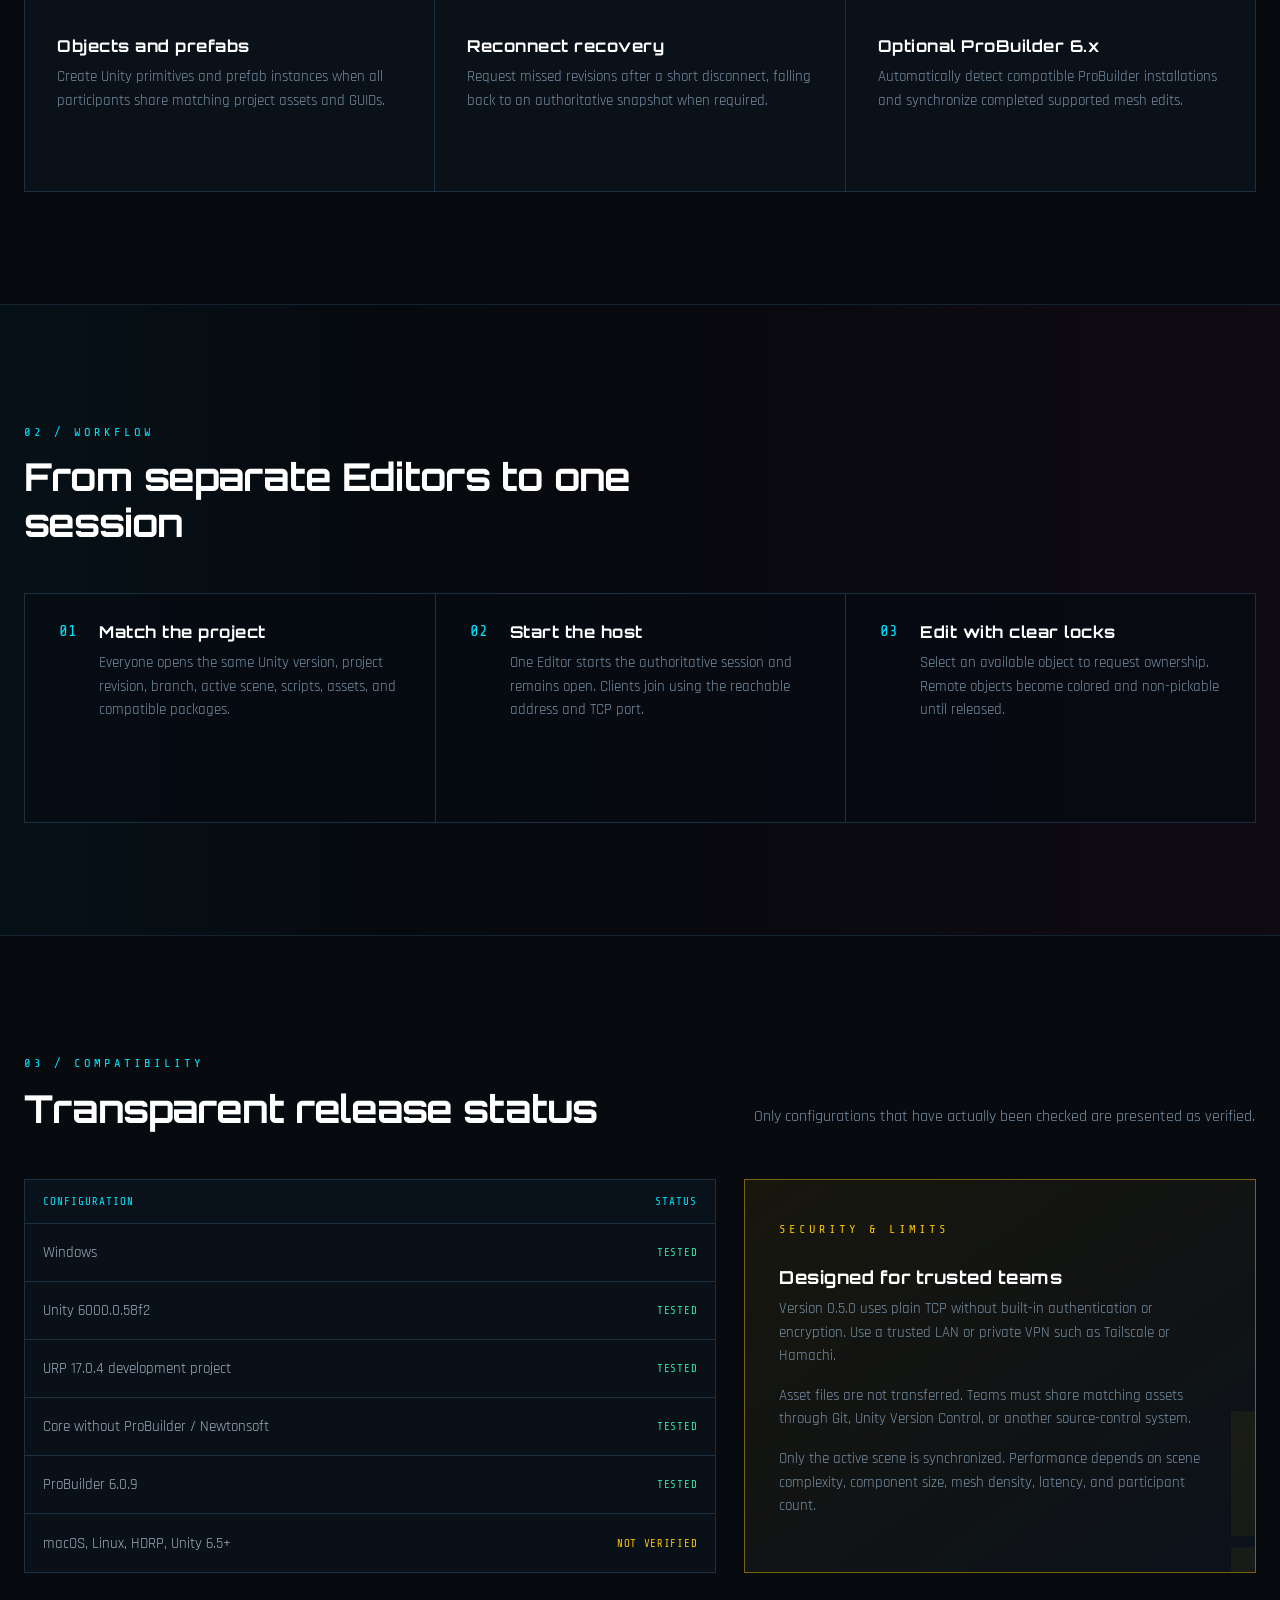
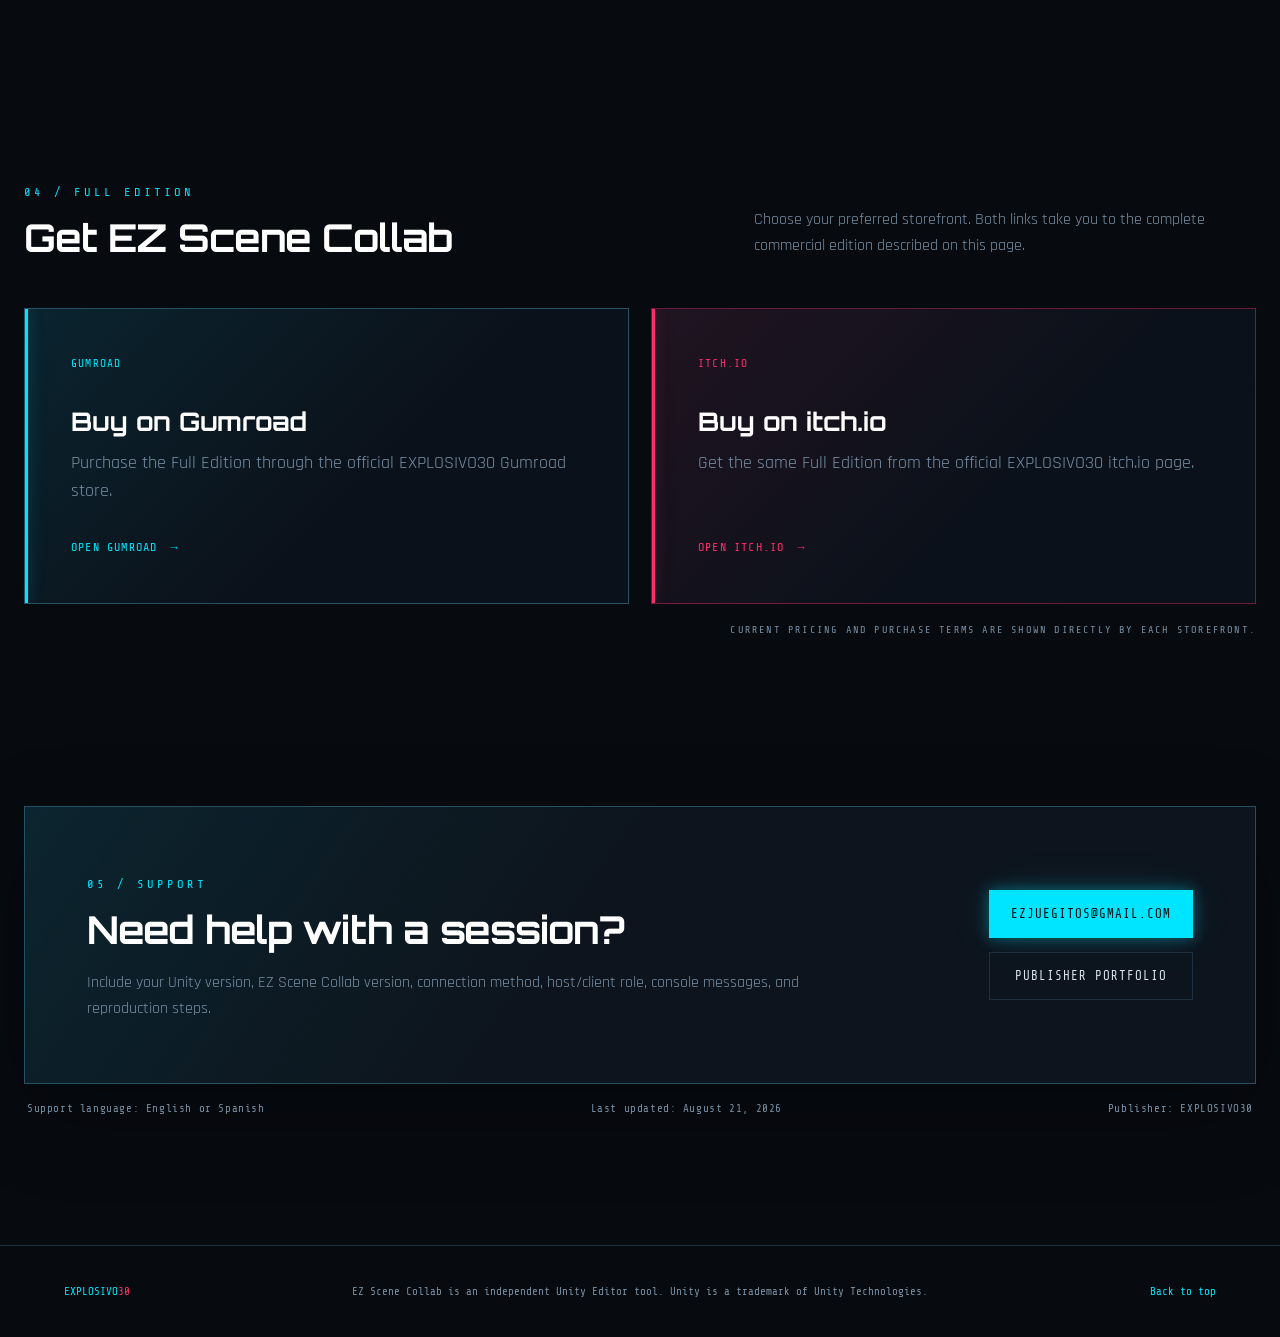
==== commit 6a3fd813: "New Favicon and Scene Lite" ====
--- a/ez-scene-collab/index.html
+++ b/ez-scene-collab/index.html
@@ -3,20 +3,23 @@
 <head>
   <meta charset="UTF-8">
   <meta name="viewport" content="width=device-width, initial-scale=1.0">
-  <title>EZ Scene Collab | Collaborative Unity scene editing</title>
-  <meta name="description" content="Collaboratively edit Unity scenes from multiple Windows Editors over LAN or a private VPN, with authoritative locks, reconnect recovery, and optional ProBuilder support.">
+  <title>EZ Scene Collab Full Edition | Collaborative Unity scene editing</title>
+  <meta name="description" content="EZ Scene Collab Full Edition is a commercial Unity Editor tool for collaborative scene editing with authoritative locks, reconnect recovery, and optional ProBuilder support.">
   <link rel="canonical" href="https://explosivo30.github.io/ez-scene-collab/">
-  <meta property="og:title" content="EZ Scene Collab">
-  <meta property="og:description" content="Build Unity scenes together with live synchronization, authoritative locks, and reconnect recovery.">
+  <meta property="og:title" content="EZ Scene Collab — Full Edition">
+  <meta property="og:description" content="The commercial edition for collaborative Unity scene editing with authoritative locks and reconnect recovery.">
   <meta property="og:type" content="website">
   <meta property="og:url" content="https://explosivo30.github.io/ez-scene-collab/">
   <meta property="og:image" content="https://explosivo30.github.io/ez-scene-collab/og.png">
   <meta property="og:image:width" content="1200">
   <meta property="og:image:height" content="630">
   <meta name="twitter:card" content="summary_large_image">
-  <meta name="twitter:title" content="EZ Scene Collab">
-  <meta name="twitter:description" content="Build Unity scenes together.">
-  <meta name="twitter:image" content="https://explosivo30.github.io/ez-scene-collab/og.png">
+  <meta name="twitter:title" content="EZ Scene Collab — Full Edition">
+  <meta name="twitter:description" content="The commercial edition for collaborative Unity scene editing.">
+  <link rel="icon" href="../favicon.ico?v=2" sizes="any">
+  <link rel="icon" type="image/png" sizes="32x32" href="../favicon-32x32.png?v=2">
+  <link rel="icon" type="image/png" sizes="16x16" href="../favicon-16x16.png?v=2">
+  <link rel="apple-touch-icon" sizes="180x180" href="../apple-touch-icon.png?v=2">
   <link rel="preconnect" href="https://fonts.googleapis.com">
   <link rel="preconnect" href="https://fonts.gstatic.com" crossorigin>
   <link href="https://fonts.googleapis.com/css2?family=Share+Tech+Mono&family=Rajdhani:wght@400;500;600;700&family=Orbitron:wght@700;800;900&display=swap" rel="stylesheet">
@@ -31,13 +34,14 @@
     <a class="brand" href="../index.html" aria-label="Return to Explosivo30 portfolio">
       <span class="brand-owner">EXPLOSIVO<span>30</span></span>
       <span class="brand-divider">/</span>
-      <span class="brand-product">EZ SCENE COLLAB</span>
+      <span class="brand-product">EZ SCENE COLLAB · FULL</span>
     </a>
     <button class="menu-toggle" type="button" aria-expanded="false" aria-controls="main-nav">Menu</button>
     <nav id="main-nav" aria-label="Product navigation">
       <a href="#features">Features</a>
       <a href="#workflow">Workflow</a>
       <a href="#compatibility">Compatibility</a>
+      <a href="#buy">Buy</a>
       <a href="#support">Support</a>
     </nav>
   </header>
@@ -45,7 +49,7 @@
   <main>
     <section class="hero" id="top">
       <div class="hero-copy reveal visible">
-        <div class="eyebrow">Unity Editor collaboration tool</div>
+        <div class="eyebrow">Full Edition · Commercial Unity Editor tool</div>
         <h1>Build Unity scenes <span>together.</span></h1>
         <p class="hero-lead">
           Collaboratively edit the same active scene from multiple Windows Editors.
@@ -53,8 +57,9 @@
           locks, and recover after temporary disconnects without entering Play Mode.
         </p>
         <div class="hero-actions">
-          <a class="button button-primary" href="#features">Explore features</a>
-          <a class="button button-secondary" href="mailto:ezjuegitos@gmail.com?subject=EZ%20Scene%20Collab%20Support">Email support</a>
+          <a class="button button-primary" href="https://explosivo30.gumroad.com/l/iouwie" target="_blank" rel="noopener noreferrer">Buy on Gumroad</a>
+          <a class="button button-secondary" href="https://explosivo30.itch.io/ez-scene-collab" target="_blank" rel="noopener noreferrer">Buy on itch.io</a>
+          <a class="button button-minimal" href="#features">Explore features</a>
         </div>
         <ul class="status-list" aria-label="Current verified configuration">
           <li><span class="status-dot"></span>Version 0.5.0</li>
@@ -151,10 +156,31 @@
       </div>
     </section>
 
+    <section class="content-section purchase-section" id="buy">
+      <header class="section-heading reveal">
+        <div><span class="section-index">04 / FULL EDITION</span><h2>Get EZ Scene Collab</h2></div>
+        <p>Choose your preferred storefront. Both links take you to the complete commercial edition described on this page.</p>
+      </header>
+      <div class="purchase-grid">
+        <a class="purchase-card reveal" href="https://explosivo30.gumroad.com/l/iouwie" target="_blank" rel="noopener noreferrer">
+          <span class="store-label">GUMROAD</span>
+          <h3>Buy on Gumroad</h3>
+          <p>Purchase the Full Edition through the official EXPLOSIVO30 Gumroad store.</p>
+          <span class="purchase-link">Open Gumroad <b>→</b></span>
+        </a>
+        <a class="purchase-card purchase-card-itch reveal" href="https://explosivo30.itch.io/ez-scene-collab" target="_blank" rel="noopener noreferrer">
+          <span class="store-label">ITCH.IO</span>
+          <h3>Buy on itch.io</h3>
+          <p>Get the same Full Edition from the official EXPLOSIVO30 itch.io page.</p>
+          <span class="purchase-link">Open itch.io <b>→</b></span>
+        </a>
+      </div>
+      <p class="purchase-note reveal">Current pricing and purchase terms are shown directly by each storefront.</p>
+    </section>
     <section class="content-section support-section" id="support">
       <div class="support-panel reveal">
         <div>
-          <span class="section-index">04 / SUPPORT</span>
+          <span class="section-index">05 / SUPPORT</span>
           <h2>Need help with a session?</h2>
           <p>Include your Unity version, EZ Scene Collab version, connection method, host/client role, console messages, and reproduction steps.</p>
         </div>
@@ -165,7 +191,7 @@
       </div>
       <div class="support-meta reveal">
         <span>Support language: English or Spanish</span>
-        <span>Last updated: July 22, 2026</span>
+        <span>Last updated: August 21, 2026</span>
         <span>Publisher: EXPLOSIVO30</span>
       </div>
     </section>
--- a/ez-scene-collab/style.css
+++ b/ez-scene-collab/style.css
@@ -288,6 +288,17 @@
   box-shadow: var(--glow-cyan);
 }
 
+.button-minimal {
+  border-color: transparent;
+  background: transparent;
+  color: var(--muted);
+}
+
+.button-minimal:hover,
+.button-minimal:focus-visible {
+  border-color: var(--border);
+  color: var(--cyan);
+}
 .status-list {
   margin: 28px 0 0;
   padding: 0;
@@ -757,6 +768,141 @@
   margin-top: 16px;
 }
 
+/* Purchase */
+.purchase-section {
+  padding-top: 92px;
+  scroll-margin-top: 70px;
+}
+
+.purchase-grid {
+  display: grid;
+  grid-template-columns: repeat(2, minmax(0, 1fr));
+  gap: 22px;
+}
+
+.purchase-card {
+  position: relative;
+  min-height: 280px;
+  padding: clamp(28px, 4vw, 46px);
+  display: flex;
+  flex-direction: column;
+  overflow: hidden;
+  border: 1px solid #275064;
+  background:
+    linear-gradient(135deg, rgba(0, 229, 255, .09), transparent 58%),
+    rgba(13, 20, 29, .84);
+  color: inherit;
+  text-decoration: none;
+  transition: transform .24s ease, border-color .24s ease, box-shadow .24s ease;
+}
+
+.purchase-card::after {
+  content: "";
+  position: absolute;
+  inset: 0 auto 0 0;
+  width: 3px;
+  background: var(--cyan);
+  box-shadow: var(--glow-cyan);
+}
+
+.purchase-card-itch {
+  border-color: rgba(255, 45, 107, .38);
+  background:
+    linear-gradient(135deg, rgba(255, 45, 107, .09), transparent 58%),
+    rgba(13, 20, 29, .84);
+}
+
+.purchase-card-itch::after {
+  background: var(--magenta);
+  box-shadow: var(--glow-magenta);
+}
+
+.purchase-card:hover,
+.purchase-card:focus-visible {
+  transform: translateY(-5px);
+  border-color: var(--cyan);
+  box-shadow: var(--glow-cyan);
+}
+
+.purchase-card-itch:hover,
+.purchase-card-itch:focus-visible {
+  border-color: var(--magenta);
+  box-shadow: var(--glow-magenta);
+}
+
+.store-label,
+.purchase-link,
+.purchase-note {
+  font-family: var(--mono);
+  letter-spacing: 1.2px;
+  text-transform: uppercase;
+}
+
+.store-label {
+  color: var(--cyan);
+  font-size: .7rem;
+}
+
+.purchase-card-itch .store-label,
+.purchase-card-itch .purchase-link {
+  color: var(--magenta);
+}
+
+.purchase-card h3 {
+  margin: 32px 0 12px;
+  color: #fff;
+  font: 700 clamp(1.25rem, 2vw, 1.75rem) var(--display);
+}
+
+.purchase-card p {
+  max-width: 520px;
+  margin: 0 0 34px;
+  color: var(--muted);
+}
+
+.purchase-link {
+  margin-top: auto;
+  color: var(--cyan);
+  font-size: .74rem;
+}
+
+.purchase-link b {
+  display: inline-block;
+  margin-left: 6px;
+  transition: transform .2s ease;
+}
+
+.purchase-card:hover .purchase-link b,
+.purchase-card:focus-visible .purchase-link b {
+  transform: translateX(5px);
+}
+
+.purchase-note {
+  margin: 18px 0 0;
+  color: var(--muted);
+  font-size: .64rem;
+  text-align: right;
+}
+
+@media (max-width: 820px) {
+  .purchase-grid {
+    grid-template-columns: 1fr;
+  }
+
+  .purchase-card {
+    min-height: 250px;
+  }
+}
+
+@media (max-width: 600px) {
+  .purchase-card {
+    min-height: 0;
+  }
+
+  .purchase-note {
+    text-align: left;
+  }
+}
 .support-section {
   padding-top: 56px;
 }
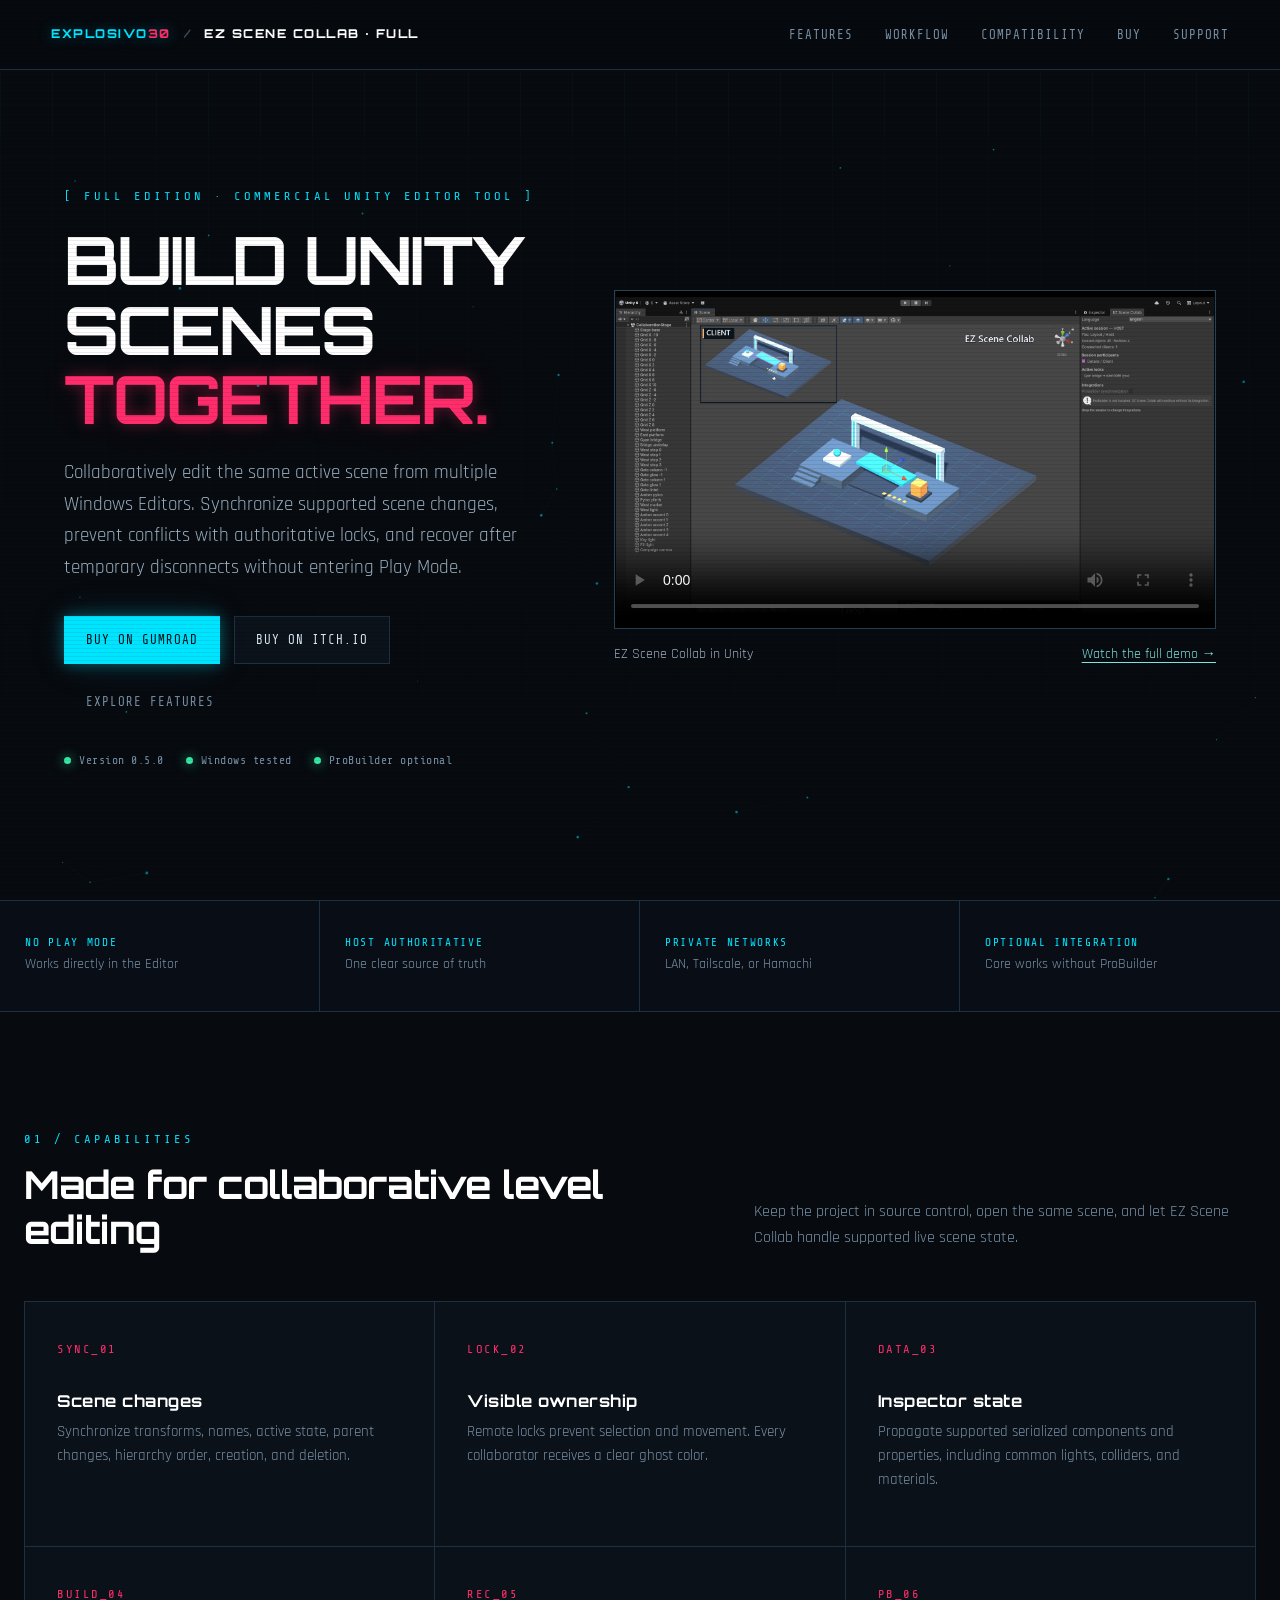
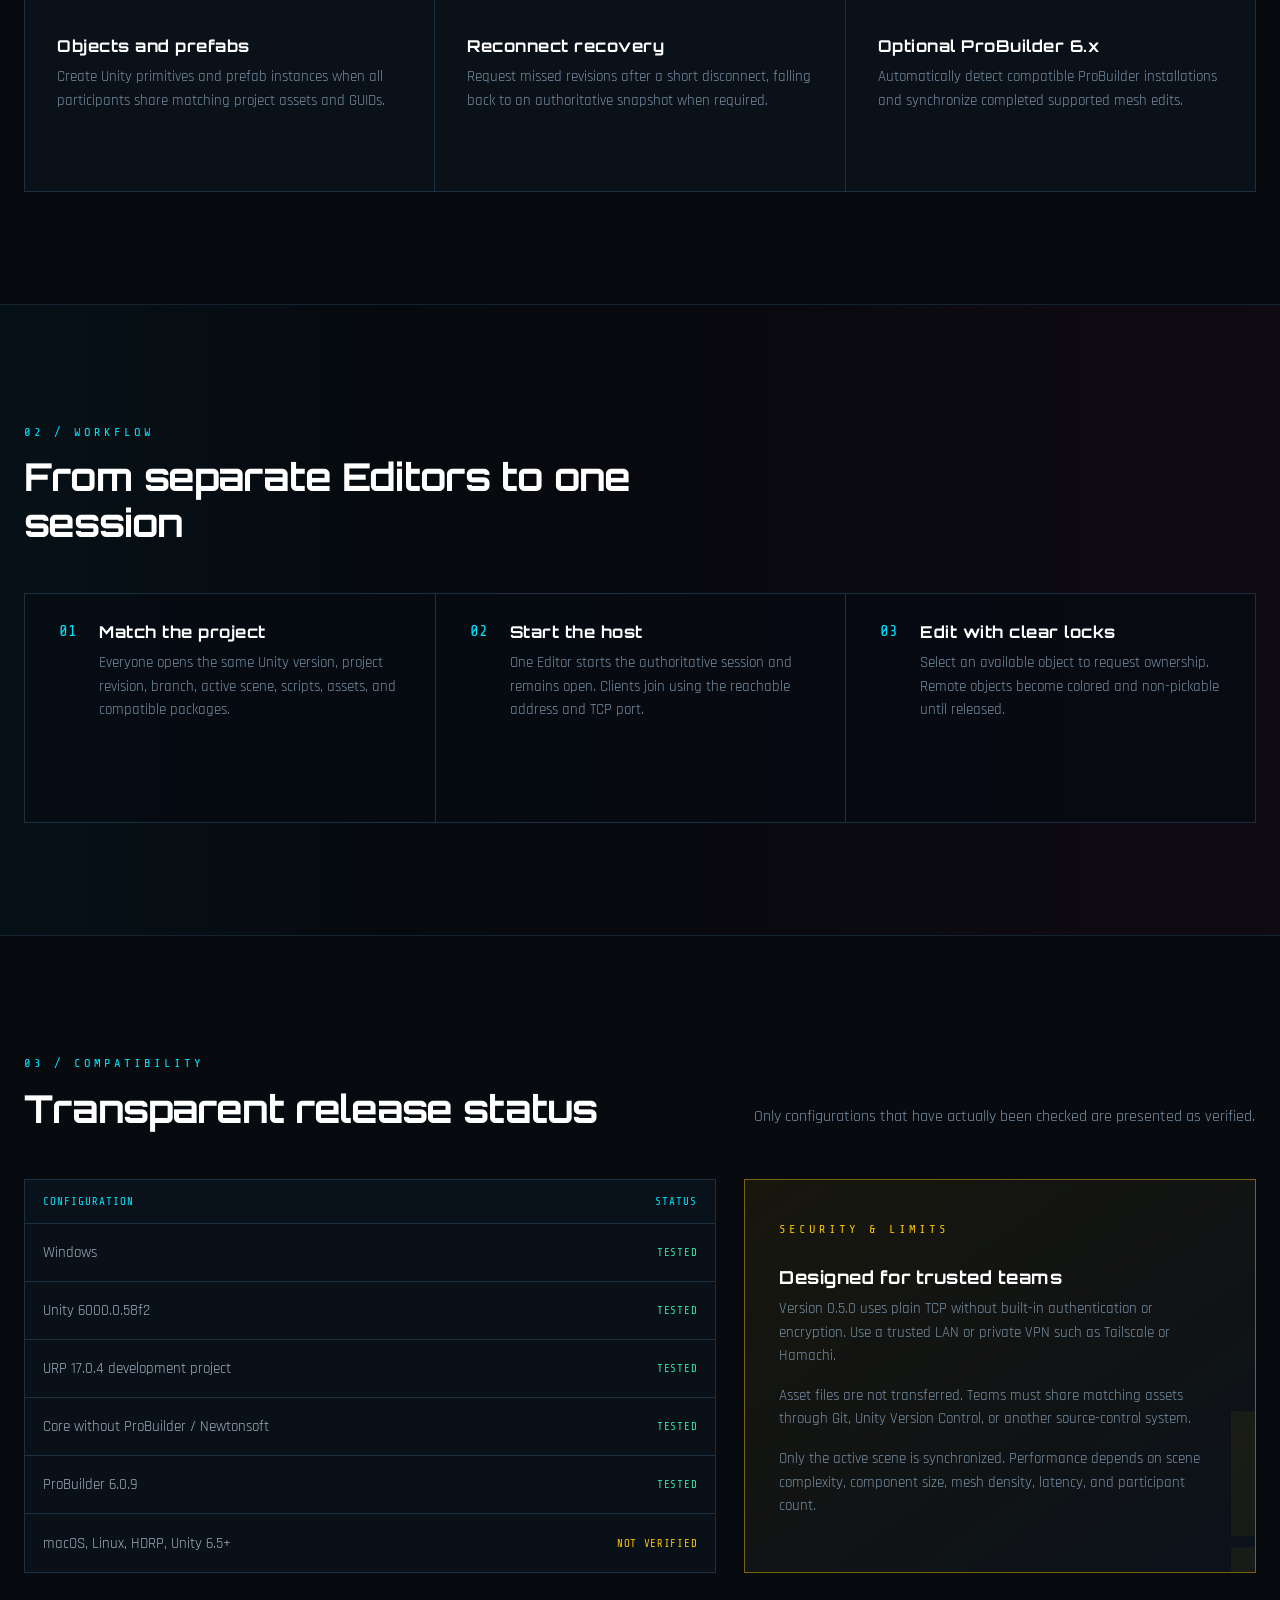
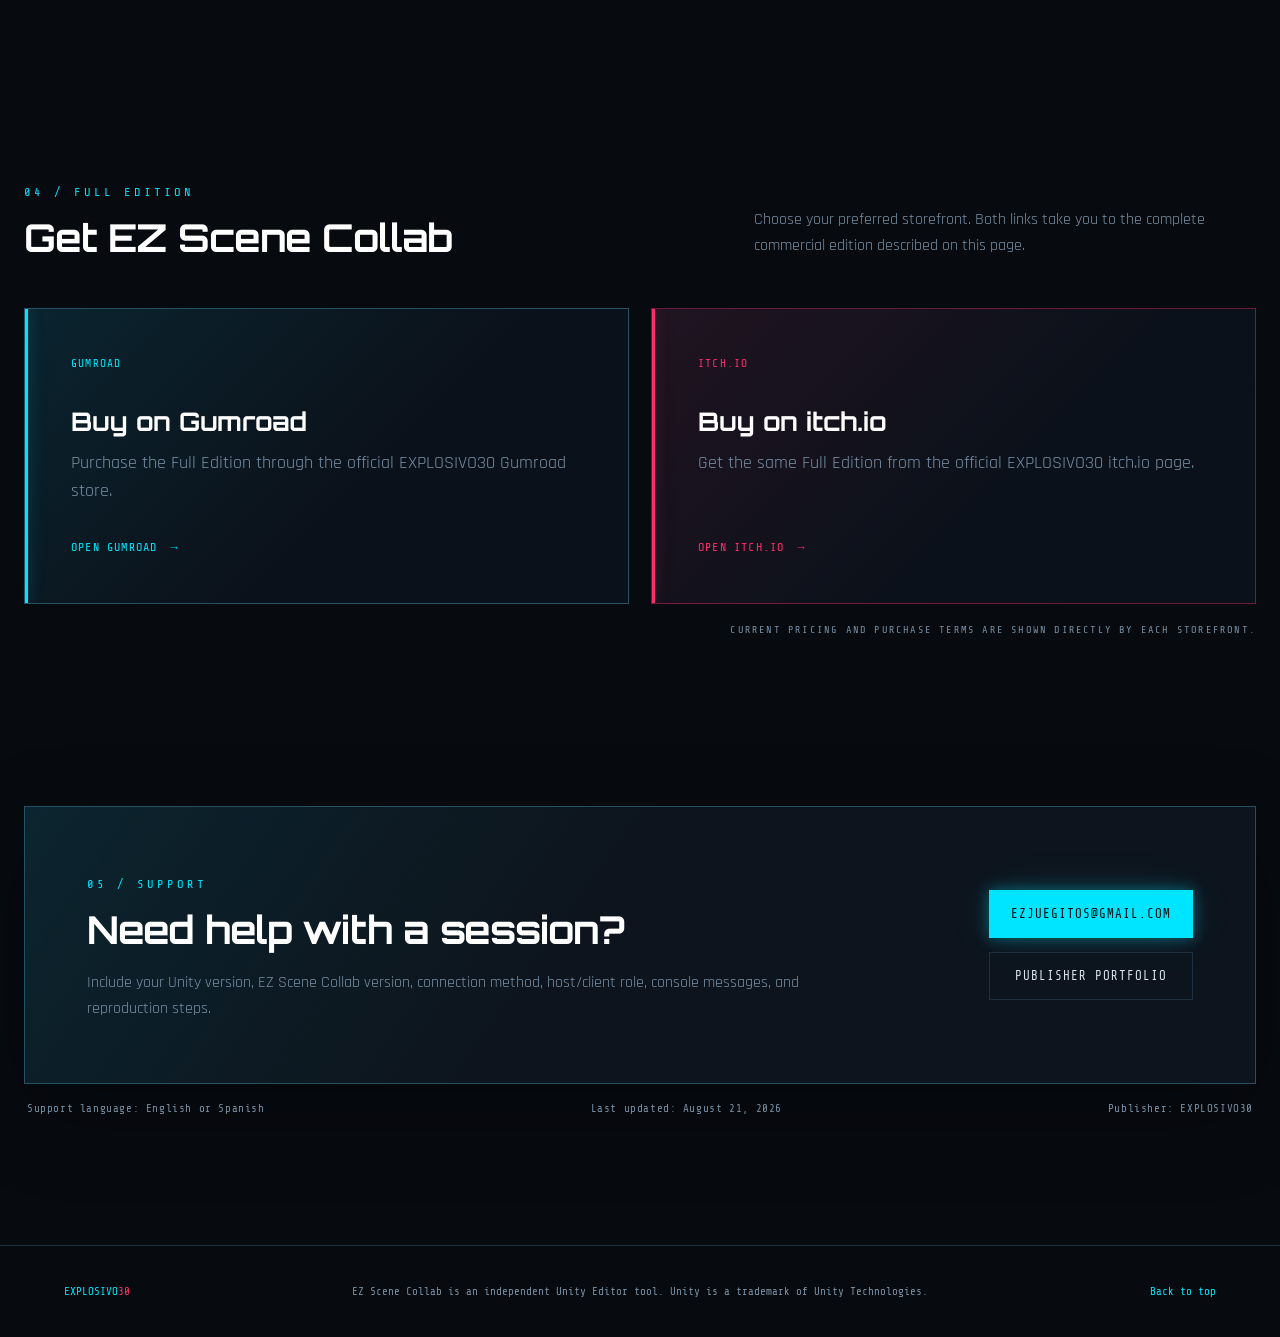
==== commit 96e64d5e: "New Video" ====
--- a/ez-scene-collab/index.html
+++ b/ez-scene-collab/index.html
@@ -68,34 +68,12 @@
         </ul>
       </div>
 
-      <div class="sync-demo reveal" aria-label="Illustration of two synchronized Unity Editors">
-        <div class="sync-topbar">
-          <span>LIVE SESSION</span>
-          <span class="online"><i></i> CONNECTED</span>
-        </div>
-        <div class="editor-pair">
-          <article class="editor-panel editor-host">
-            <div class="editor-title"><span>HOST</span><strong>World_Blockout</strong></div>
-            <div class="hierarchy-row"><i class="caret"></i>Environment</div>
-            <div class="hierarchy-row indent"><i class="cube"></i>Bridge</div>
-            <div class="hierarchy-row indent selected local"><i class="cube"></i>SpawnPlatform <b>YOU</b></div>
-            <div class="hierarchy-row indent"><i class="cube"></i>LightRig</div>
-            <div class="hierarchy-row"><i class="caret"></i>Gameplay</div>
-            <div class="hierarchy-row indent remote"><i class="cube"></i>Checkpoint_03 <b>ED</b></div>
-          </article>
-          <div class="sync-link" aria-hidden="true"><span></span><b>SYNC</b><span></span></div>
-          <article class="editor-panel editor-client">
-            <div class="editor-title"><span>CLIENT</span><strong>World_Blockout</strong></div>
-            <div class="hierarchy-row"><i class="caret"></i>Environment</div>
-            <div class="hierarchy-row indent"><i class="cube"></i>Bridge</div>
-            <div class="hierarchy-row indent locked"><i class="cube"></i>SpawnPlatform <b>LOCK</b></div>
-            <div class="hierarchy-row indent"><i class="cube"></i>LightRig</div>
-            <div class="hierarchy-row"><i class="caret"></i>Gameplay</div>
-            <div class="hierarchy-row indent selected"><i class="cube"></i>Checkpoint_03 <b>YOU</b></div>
-          </article>
-        </div>
-        <div class="sync-console"><span>REV 1842</span><code>Transform + Inspector + Hierarchy synchronized</code></div>
-      </div>
+      <figure class="product-recording reveal" style="margin:0;min-width:0">
+        <video controls playsinline preload="metadata" poster="../Images/ez-scene-collab-campaign/hero.png?v=3" width="1920" height="1080" aria-label="EZ Scene Collab in the Unity Editor" style="display:block;width:100%;height:auto;aspect-ratio:16/9;background:#05090f;border:1px solid #274457">
+          <source src="../Images/ez-scene-collab-campaign/trailer.mp4?v=3" type="video/mp4">
+        </video>
+        <figcaption style="display:flex;justify-content:space-between;gap:16px;flex-wrap:wrap;margin-top:14px;font-size:.9rem;color:#9bb0c1"><span>EZ Scene Collab in Unity</span><a href="../Images/ez-scene-collab-campaign/index.html#demo" style="color:#7ce3df;text-underline-offset:4px">Watch the full demo →</a></figcaption>
+      </figure>
     </section>
 
     <section class="proof-strip" aria-label="Highlights">
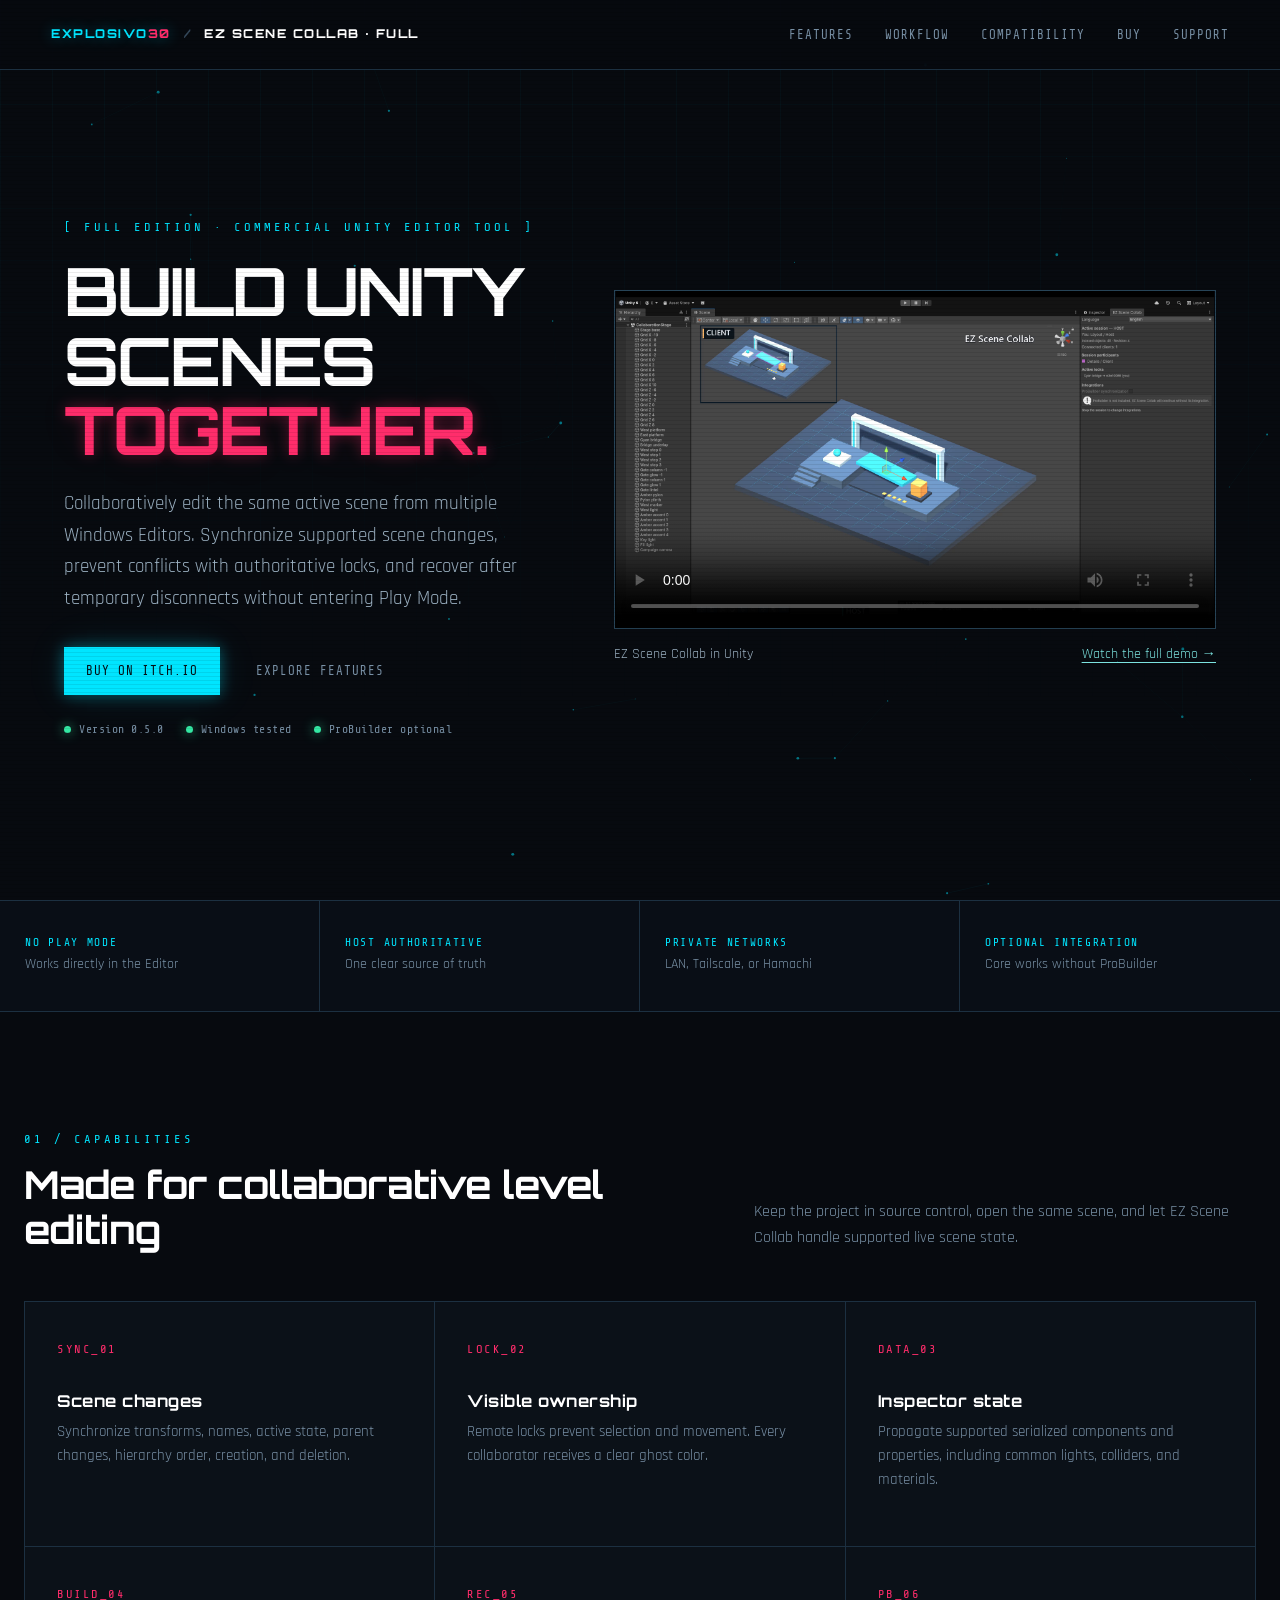
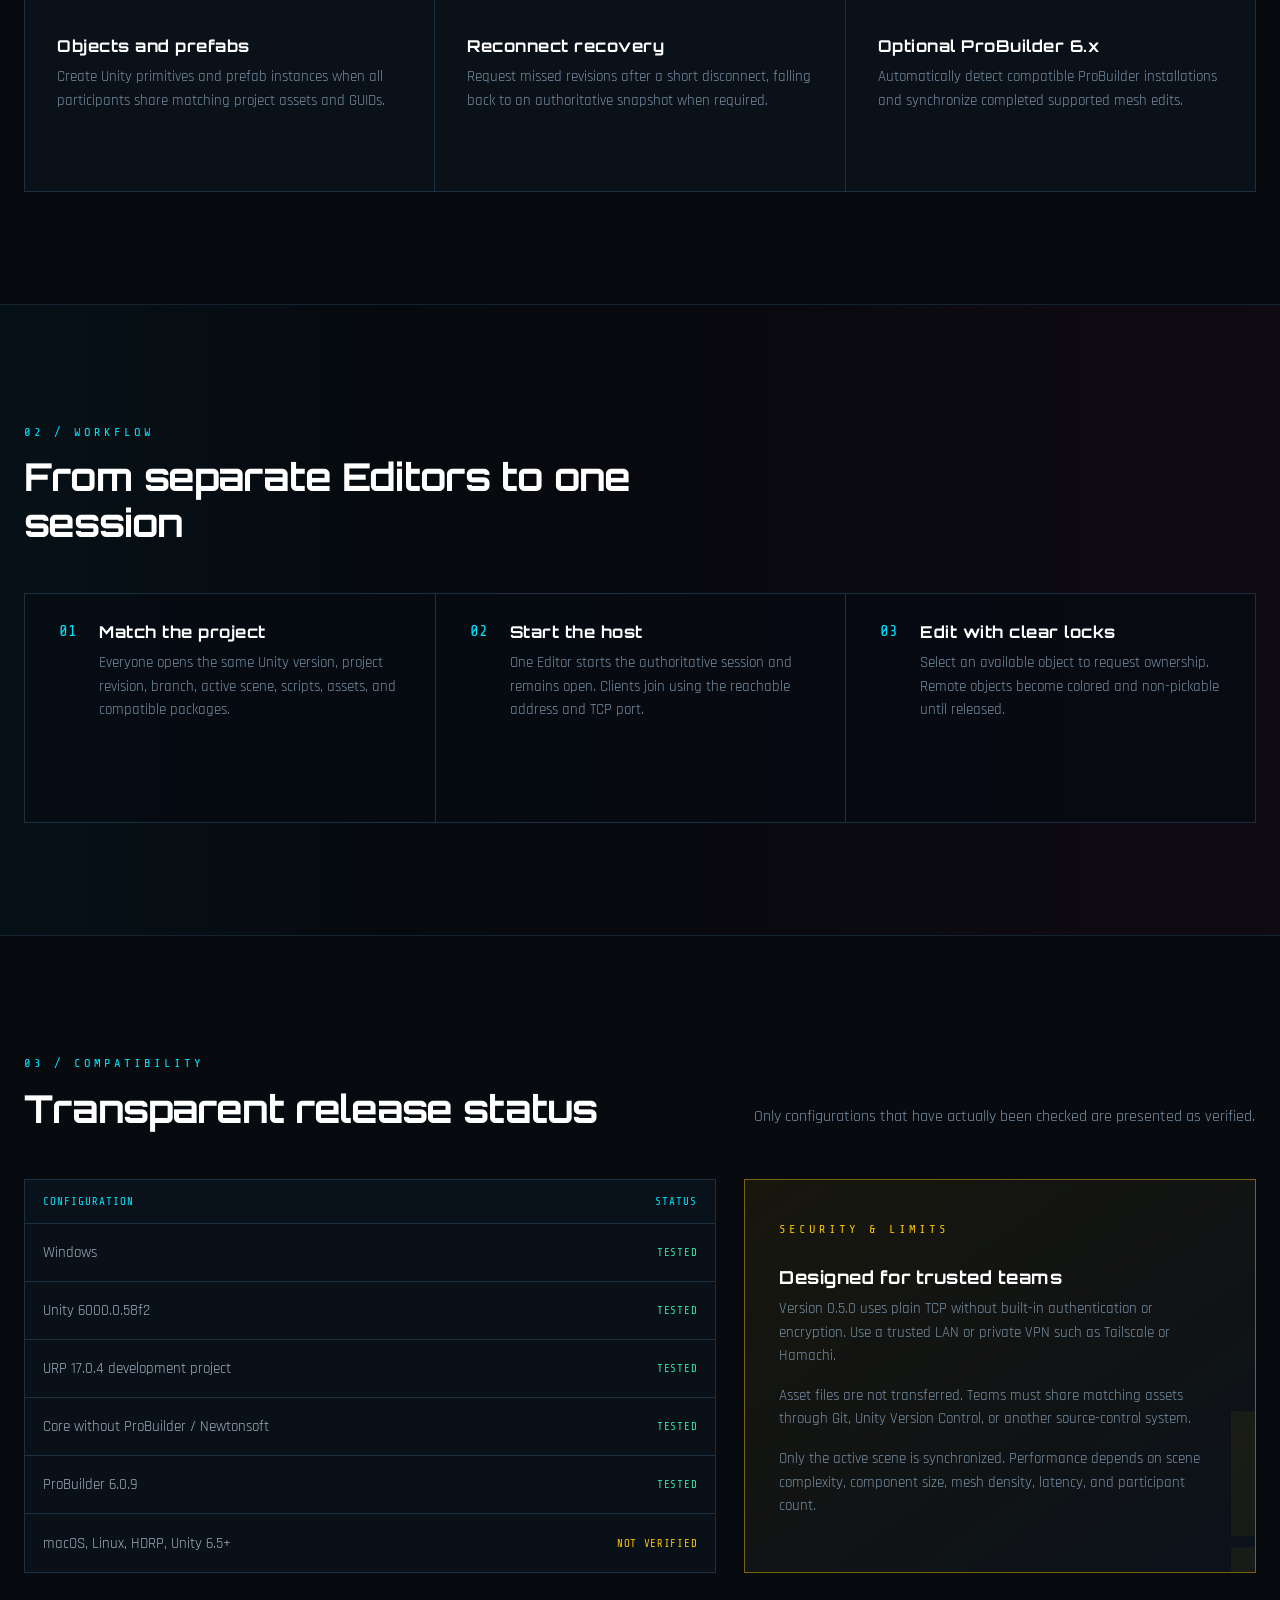
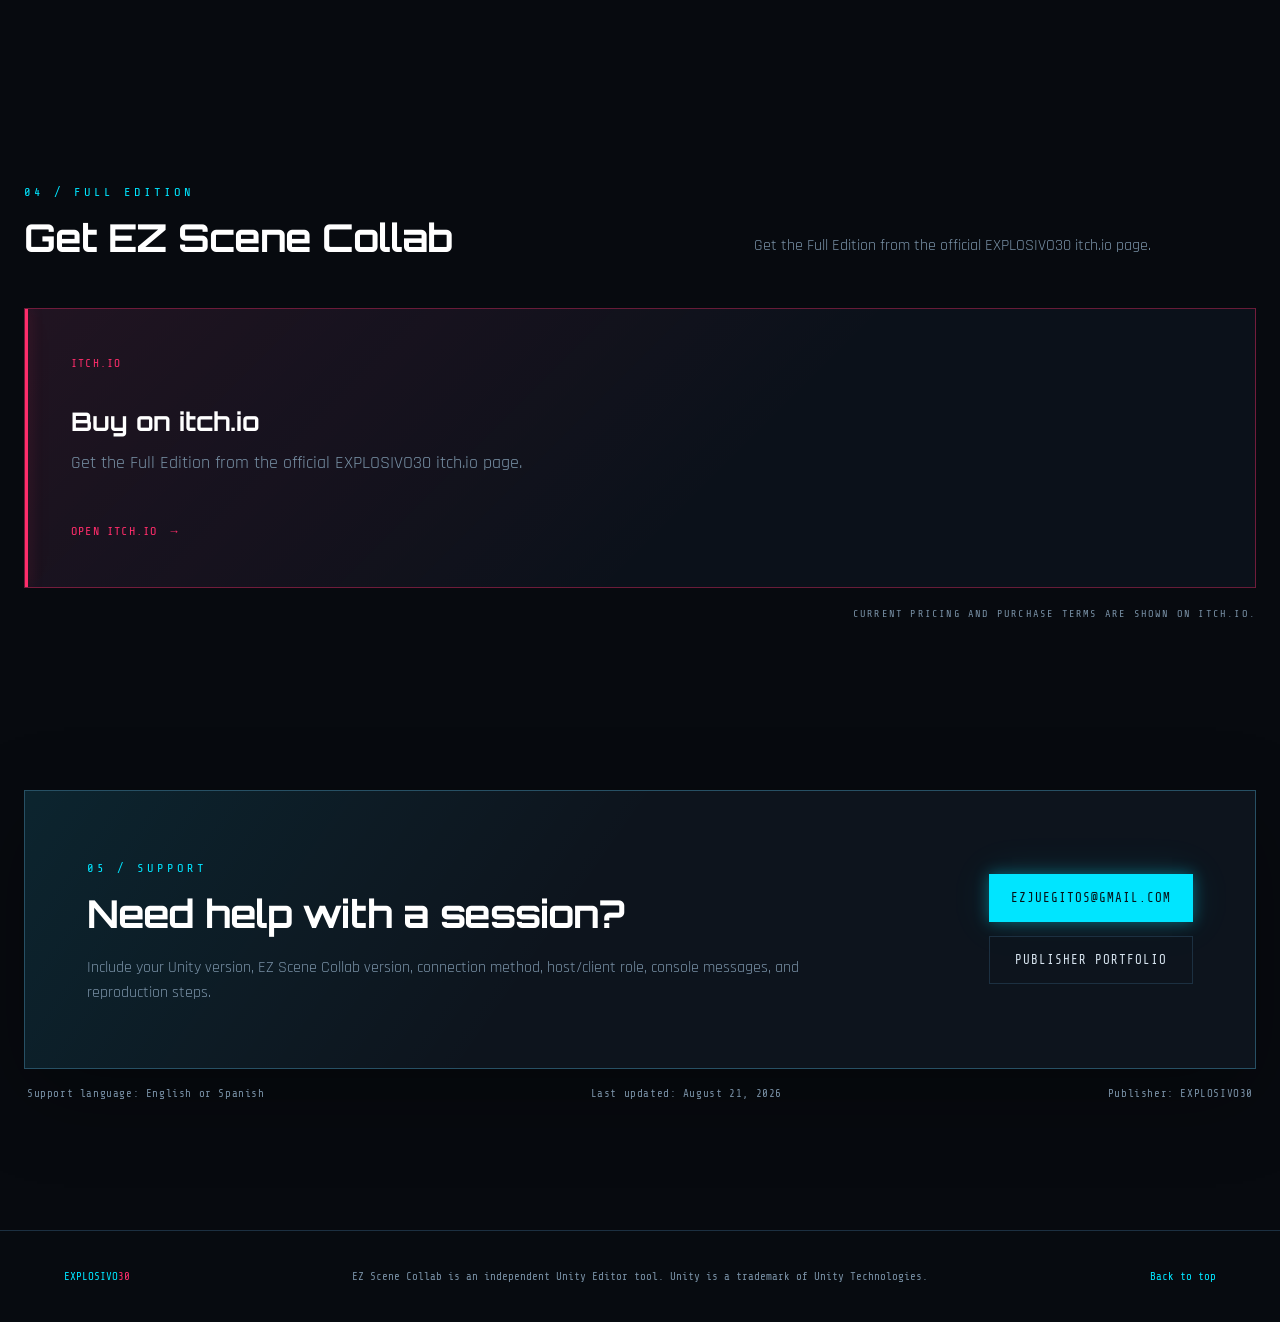
==== commit c7614be7: "Only button itchio" ====
--- a/ez-scene-collab/index.html
+++ b/ez-scene-collab/index.html
@@ -23,7 +23,7 @@
   <link rel="preconnect" href="https://fonts.googleapis.com">
   <link rel="preconnect" href="https://fonts.gstatic.com" crossorigin>
   <link href="https://fonts.googleapis.com/css2?family=Share+Tech+Mono&family=Rajdhani:wght@400;500;600;700&family=Orbitron:wght@700;800;900&display=swap" rel="stylesheet">
-  <link rel="stylesheet" href="style.css">
+  <link rel="stylesheet" href="style.css?v=itch-only">
 </head>
 <body>
   <div id="progress-bar" aria-hidden="true"></div>
@@ -57,8 +57,7 @@
           locks, and recover after temporary disconnects without entering Play Mode.
         </p>
         <div class="hero-actions">
-          <a class="button button-primary" href="https://explosivo30.gumroad.com/l/iouwie" target="_blank" rel="noopener noreferrer">Buy on Gumroad</a>
-          <a class="button button-secondary" href="https://explosivo30.itch.io/ez-scene-collab" target="_blank" rel="noopener noreferrer">Buy on itch.io</a>
+          <a class="button button-primary" href="https://explosivo30.itch.io/ez-scene-collab" target="_blank" rel="noopener noreferrer">Buy on itch.io</a>
           <a class="button button-minimal" href="#features">Explore features</a>
         </div>
         <ul class="status-list" aria-label="Current verified configuration">
@@ -137,23 +136,17 @@
     <section class="content-section purchase-section" id="buy">
       <header class="section-heading reveal">
         <div><span class="section-index">04 / FULL EDITION</span><h2>Get EZ Scene Collab</h2></div>
-        <p>Choose your preferred storefront. Both links take you to the complete commercial edition described on this page.</p>
+        <p>Get the Full Edition from the official EXPLOSIVO30 itch.io page.</p>
       </header>
       <div class="purchase-grid">
-        <a class="purchase-card reveal" href="https://explosivo30.gumroad.com/l/iouwie" target="_blank" rel="noopener noreferrer">
-          <span class="store-label">GUMROAD</span>
-          <h3>Buy on Gumroad</h3>
-          <p>Purchase the Full Edition through the official EXPLOSIVO30 Gumroad store.</p>
-          <span class="purchase-link">Open Gumroad <b>→</b></span>
-        </a>
         <a class="purchase-card purchase-card-itch reveal" href="https://explosivo30.itch.io/ez-scene-collab" target="_blank" rel="noopener noreferrer">
           <span class="store-label">ITCH.IO</span>
           <h3>Buy on itch.io</h3>
-          <p>Get the same Full Edition from the official EXPLOSIVO30 itch.io page.</p>
+          <p>Get the Full Edition from the official EXPLOSIVO30 itch.io page.</p>
           <span class="purchase-link">Open itch.io <b>→</b></span>
         </a>
       </div>
-      <p class="purchase-note reveal">Current pricing and purchase terms are shown directly by each storefront.</p>
+      <p class="purchase-note reveal">Current pricing and purchase terms are shown on itch.io.</p>
     </section>
     <section class="content-section support-section" id="support">
       <div class="support-panel reveal">
--- a/ez-scene-collab/style.css
+++ b/ez-scene-collab/style.css
@@ -776,7 +776,7 @@
 
 .purchase-grid {
   display: grid;
-  grid-template-columns: repeat(2, minmax(0, 1fr));
+  grid-template-columns: 1fr;
   gap: 22px;
 }
 
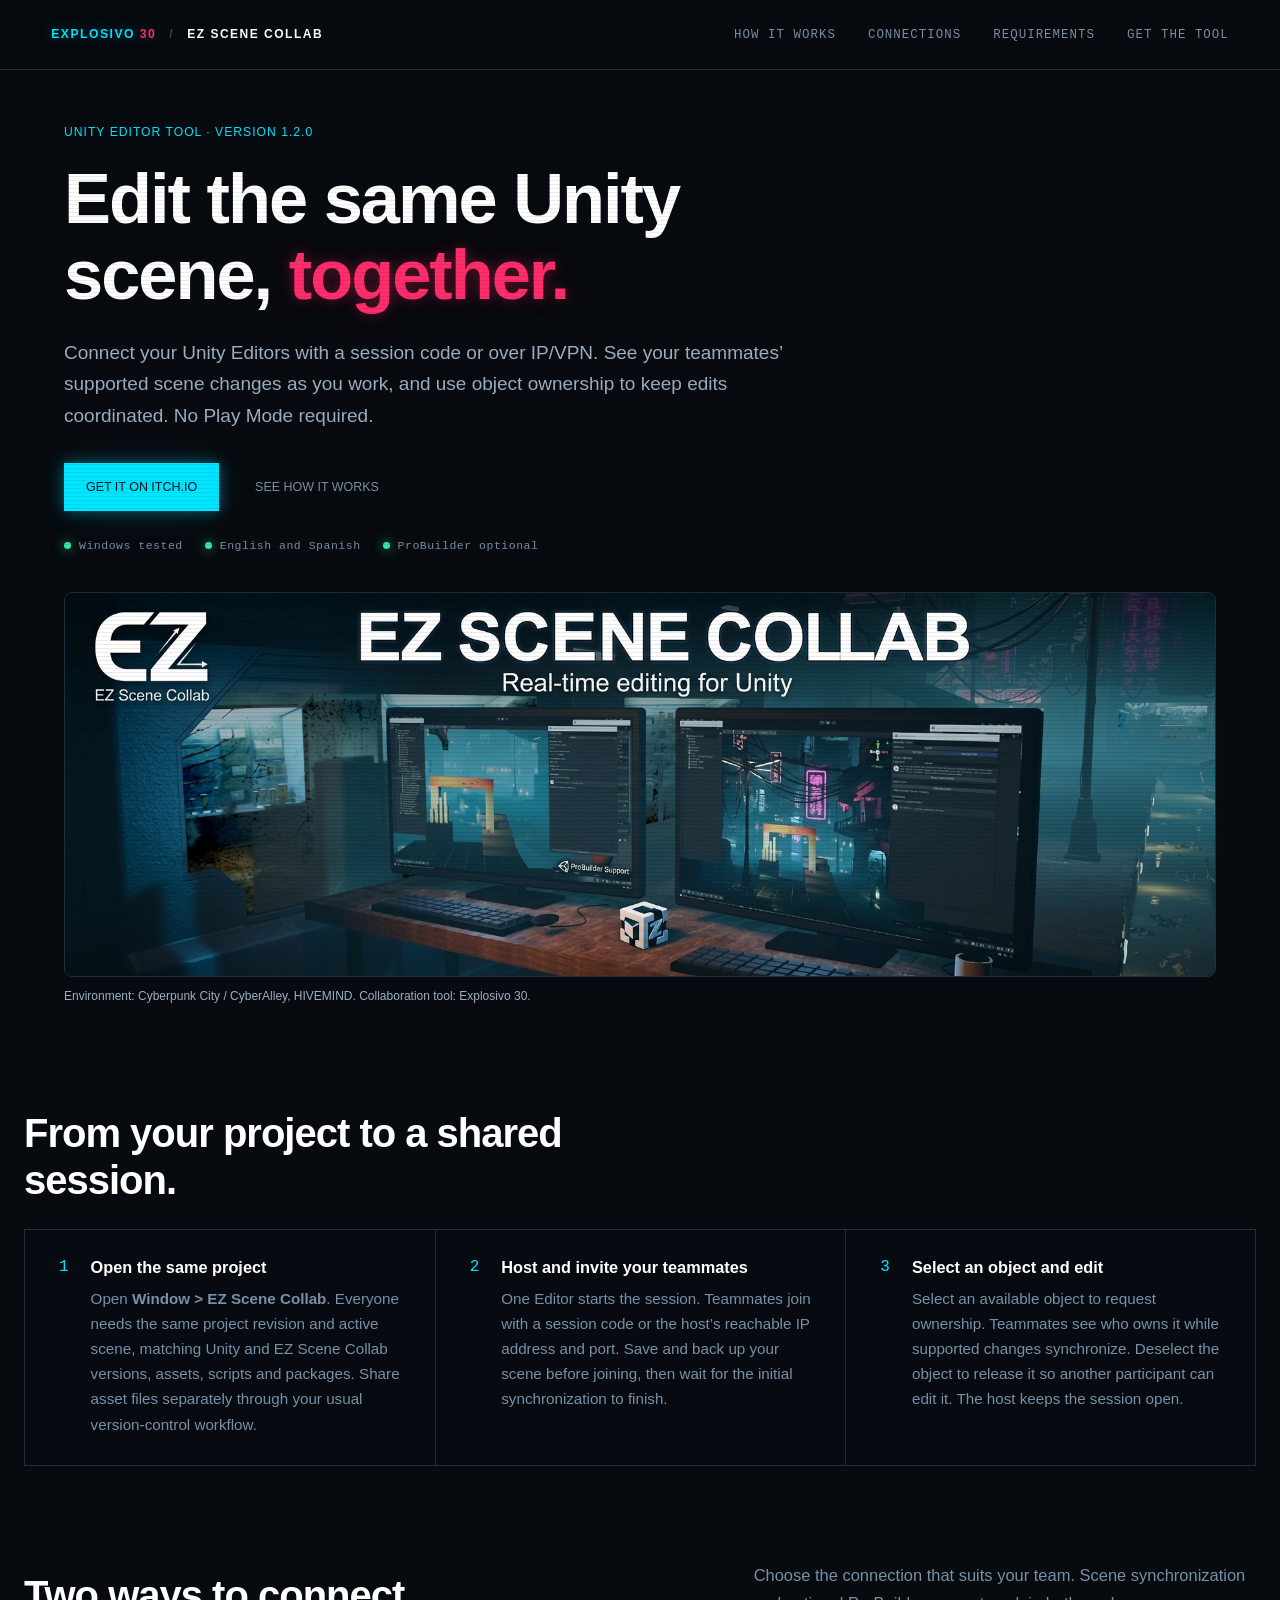
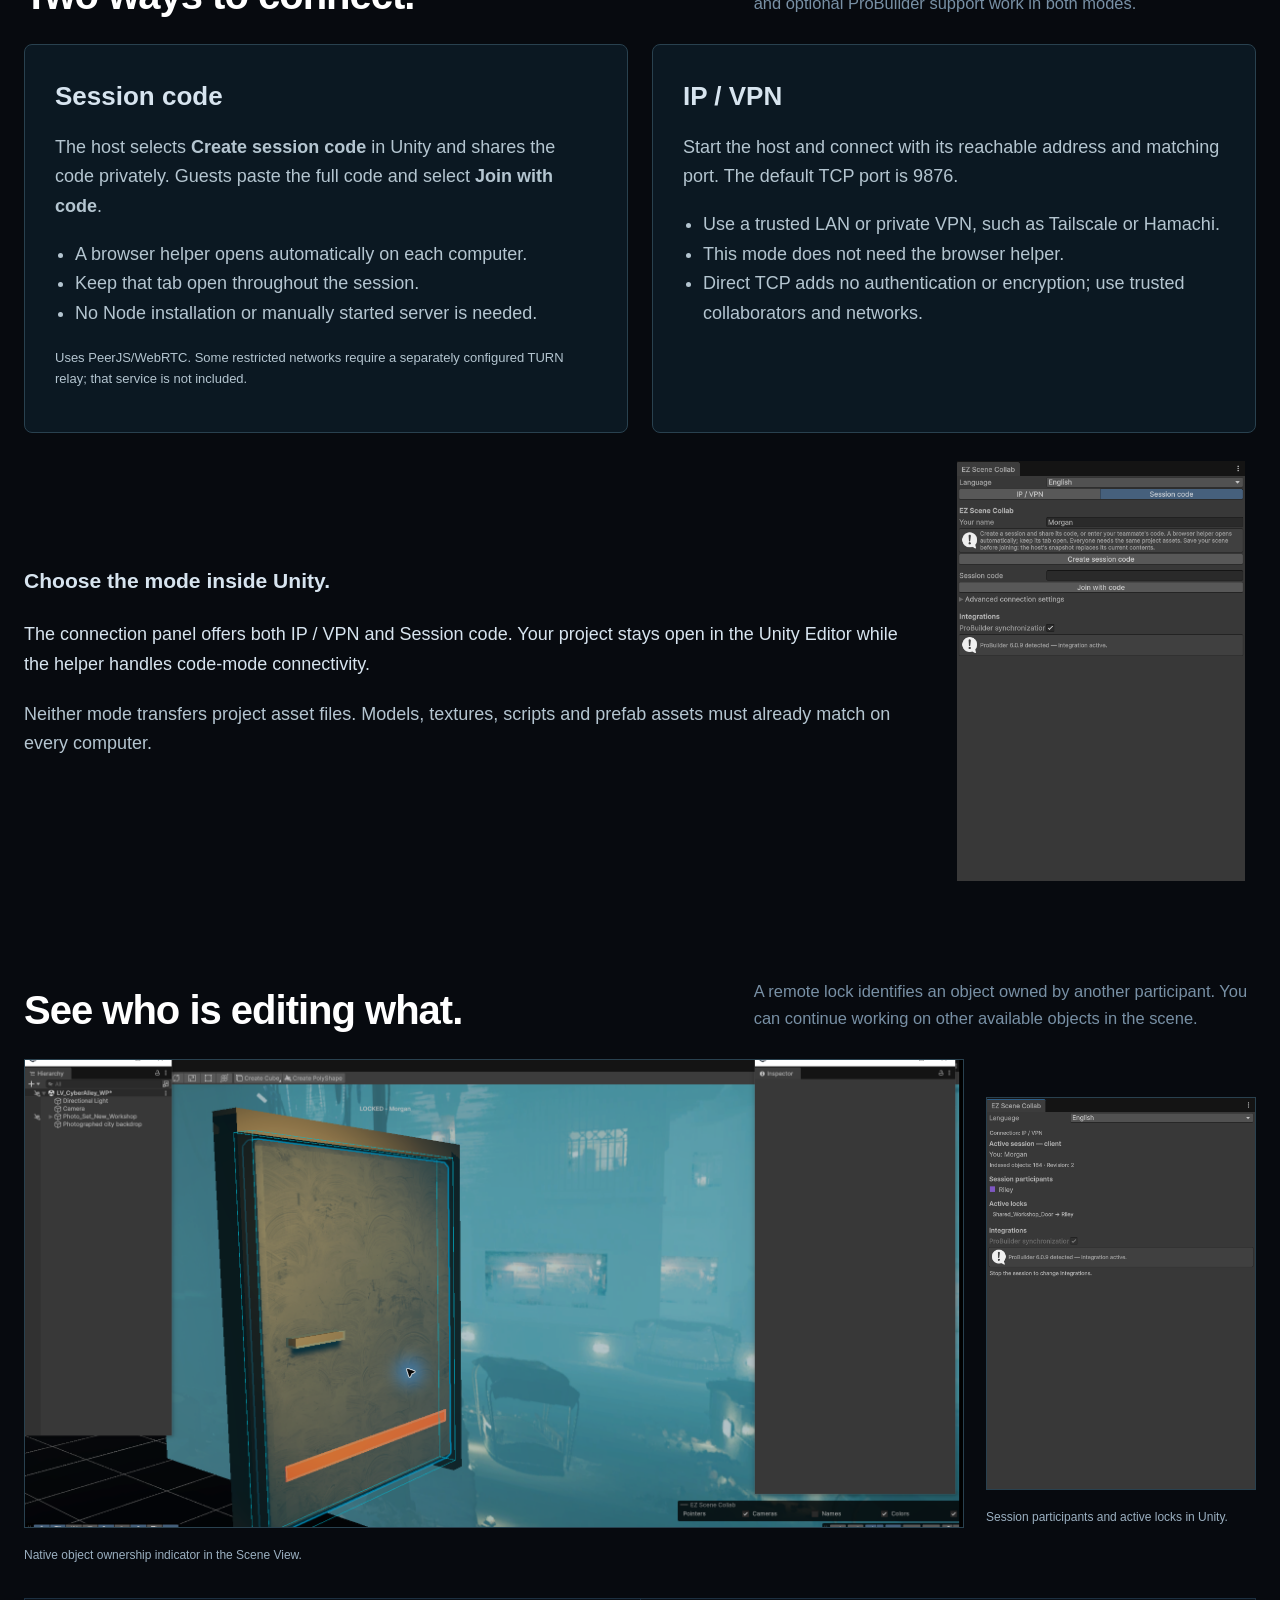
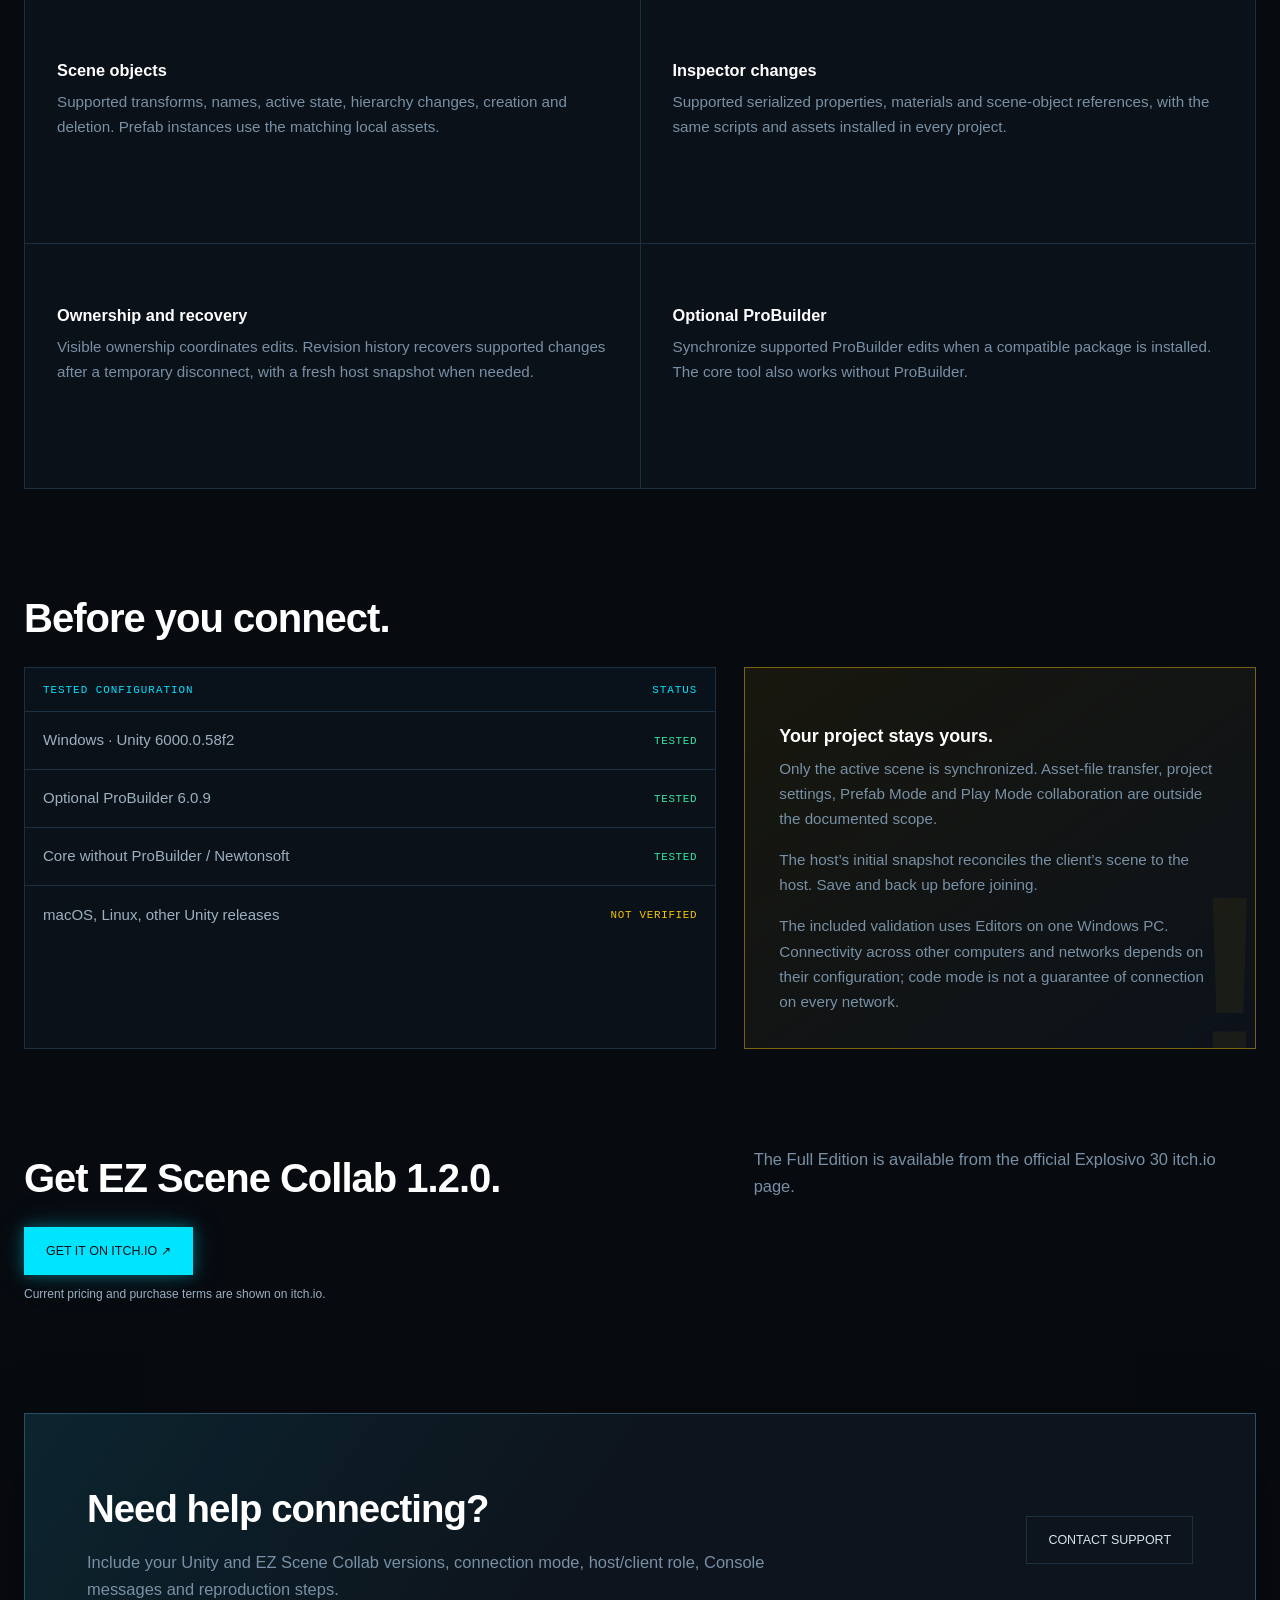
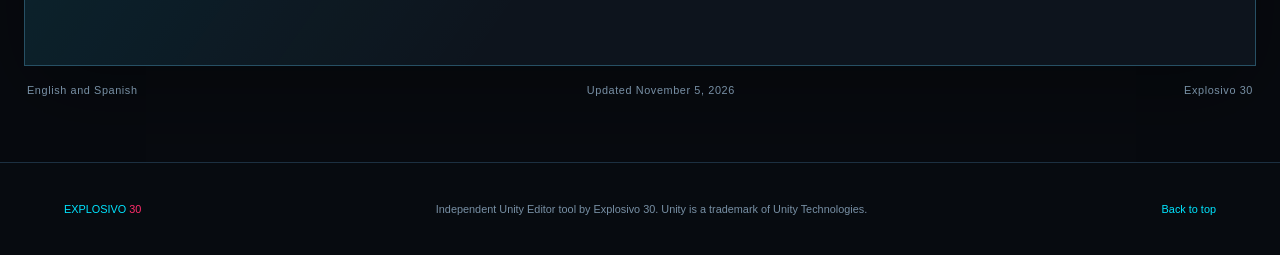
==== commit 7a7a7989: "New HTML" ====
--- a/ez-scene-collab/index.html
+++ b/ez-scene-collab/index.html
@@ -1,178 +1,9 @@
-<!DOCTYPE html>
-<html lang="en">
-<head>
-  <meta charset="UTF-8">
-  <meta name="viewport" content="width=device-width, initial-scale=1.0">
-  <title>EZ Scene Collab Full Edition | Collaborative Unity scene editing</title>
-  <meta name="description" content="EZ Scene Collab Full Edition is a commercial Unity Editor tool for collaborative scene editing with authoritative locks, reconnect recovery, and optional ProBuilder support.">
-  <link rel="canonical" href="https://explosivo30.github.io/ez-scene-collab/">
-  <meta property="og:title" content="EZ Scene Collab — Full Edition">
-  <meta property="og:description" content="The commercial edition for collaborative Unity scene editing with authoritative locks and reconnect recovery.">
-  <meta property="og:type" content="website">
-  <meta property="og:url" content="https://explosivo30.github.io/ez-scene-collab/">
-  <meta property="og:image" content="https://explosivo30.github.io/ez-scene-collab/og.png">
-  <meta property="og:image:width" content="1200">
-  <meta property="og:image:height" content="630">
-  <meta name="twitter:card" content="summary_large_image">
-  <meta name="twitter:title" content="EZ Scene Collab — Full Edition">
-  <meta name="twitter:description" content="The commercial edition for collaborative Unity scene editing.">
-  <link rel="icon" href="../favicon.ico?v=2" sizes="any">
-  <link rel="icon" type="image/png" sizes="32x32" href="../favicon-32x32.png?v=2">
-  <link rel="icon" type="image/png" sizes="16x16" href="../favicon-16x16.png?v=2">
-  <link rel="apple-touch-icon" sizes="180x180" href="../apple-touch-icon.png?v=2">
-  <link rel="preconnect" href="https://fonts.googleapis.com">
-  <link rel="preconnect" href="https://fonts.gstatic.com" crossorigin>
-  <link href="https://fonts.googleapis.com/css2?family=Share+Tech+Mono&family=Rajdhani:wght@400;500;600;700&family=Orbitron:wght@700;800;900&display=swap" rel="stylesheet">
-  <link rel="stylesheet" href="style.css?v=itch-only">
-</head>
-<body>
-  <div id="progress-bar" aria-hidden="true"></div>
-  <canvas id="particles" aria-hidden="true"></canvas>
-  <div class="grid-bg" aria-hidden="true"></div>
-
-  <header class="site-header">
-    <a class="brand" href="../index.html" aria-label="Return to Explosivo30 portfolio">
-      <span class="brand-owner">EXPLOSIVO<span>30</span></span>
-      <span class="brand-divider">/</span>
-      <span class="brand-product">EZ SCENE COLLAB · FULL</span>
-    </a>
-    <button class="menu-toggle" type="button" aria-expanded="false" aria-controls="main-nav">Menu</button>
-    <nav id="main-nav" aria-label="Product navigation">
-      <a href="#features">Features</a>
-      <a href="#workflow">Workflow</a>
-      <a href="#compatibility">Compatibility</a>
-      <a href="#buy">Buy</a>
-      <a href="#support">Support</a>
-    </nav>
-  </header>
-
-  <main>
-    <section class="hero" id="top">
-      <div class="hero-copy reveal visible">
-        <div class="eyebrow">Full Edition · Commercial Unity Editor tool</div>
-        <h1>Build Unity scenes <span>together.</span></h1>
-        <p class="hero-lead">
-          Collaboratively edit the same active scene from multiple Windows Editors.
-          Synchronize supported scene changes, prevent conflicts with authoritative
-          locks, and recover after temporary disconnects without entering Play Mode.
-        </p>
-        <div class="hero-actions">
-          <a class="button button-primary" href="https://explosivo30.itch.io/ez-scene-collab" target="_blank" rel="noopener noreferrer">Buy on itch.io</a>
-          <a class="button button-minimal" href="#features">Explore features</a>
-        </div>
-        <ul class="status-list" aria-label="Current verified configuration">
-          <li><span class="status-dot"></span>Version 0.5.0</li>
-          <li><span class="status-dot"></span>Windows tested</li>
-          <li><span class="status-dot"></span>ProBuilder optional</li>
-        </ul>
-      </div>
-
-      <figure class="product-recording reveal" style="margin:0;min-width:0">
-        <video controls playsinline preload="metadata" poster="../Images/ez-scene-collab-campaign/hero.png?v=3" width="1920" height="1080" aria-label="EZ Scene Collab in the Unity Editor" style="display:block;width:100%;height:auto;aspect-ratio:16/9;background:#05090f;border:1px solid #274457">
-          <source src="../Images/ez-scene-collab-campaign/trailer.mp4?v=3" type="video/mp4">
-        </video>
-        <figcaption style="display:flex;justify-content:space-between;gap:16px;flex-wrap:wrap;margin-top:14px;font-size:.9rem;color:#9bb0c1"><span>EZ Scene Collab in Unity</span><a href="../Images/ez-scene-collab-campaign/index.html#demo" style="color:#7ce3df;text-underline-offset:4px">Watch the full demo →</a></figcaption>
-      </figure>
-    </section>
-
-    <section class="proof-strip" aria-label="Highlights">
-      <div><strong>NO PLAY MODE</strong><span>Works directly in the Editor</span></div>
-      <div><strong>HOST AUTHORITATIVE</strong><span>One clear source of truth</span></div>
-      <div><strong>PRIVATE NETWORKS</strong><span>LAN, Tailscale, or Hamachi</span></div>
-      <div><strong>OPTIONAL INTEGRATION</strong><span>Core works without ProBuilder</span></div>
-    </section>
-
-    <section class="content-section" id="features">
-      <header class="section-heading reveal">
-        <div><span class="section-index">01 / CAPABILITIES</span><h2>Made for collaborative level editing</h2></div>
-        <p>Keep the project in source control, open the same scene, and let EZ Scene Collab handle supported live scene state.</p>
-      </header>
-      <div class="feature-grid">
-        <article class="feature-card reveal"><span class="feature-code">SYNC_01</span><h3>Scene changes</h3><p>Synchronize transforms, names, active state, parent changes, hierarchy order, creation, and deletion.</p></article>
-        <article class="feature-card reveal"><span class="feature-code">LOCK_02</span><h3>Visible ownership</h3><p>Remote locks prevent selection and movement. Every collaborator receives a clear ghost color.</p></article>
-        <article class="feature-card reveal"><span class="feature-code">DATA_03</span><h3>Inspector state</h3><p>Propagate supported serialized components and properties, including common lights, colliders, and materials.</p></article>
-        <article class="feature-card reveal"><span class="feature-code">BUILD_04</span><h3>Objects and prefabs</h3><p>Create Unity primitives and prefab instances when all participants share matching project assets and GUIDs.</p></article>
-        <article class="feature-card reveal"><span class="feature-code">REC_05</span><h3>Reconnect recovery</h3><p>Request missed revisions after a short disconnect, falling back to an authoritative snapshot when required.</p></article>
-        <article class="feature-card reveal"><span class="feature-code">PB_06</span><h3>Optional ProBuilder 6.x</h3><p>Automatically detect compatible ProBuilder installations and synchronize completed supported mesh edits.</p></article>
-      </div>
-    </section>
-
-    <section class="content-section workflow-section" id="workflow">
-      <header class="section-heading reveal">
-        <div><span class="section-index">02 / WORKFLOW</span><h2>From separate Editors to one session</h2></div>
-      </header>
-      <ol class="steps">
-        <li class="reveal"><span class="step-number">01</span><div><h3>Match the project</h3><p>Everyone opens the same Unity version, project revision, branch, active scene, scripts, assets, and compatible packages.</p></div></li>
-        <li class="reveal"><span class="step-number">02</span><div><h3>Start the host</h3><p>One Editor starts the authoritative session and remains open. Clients join using the reachable address and TCP port.</p></div></li>
-        <li class="reveal"><span class="step-number">03</span><div><h3>Edit with clear locks</h3><p>Select an available object to request ownership. Remote objects become colored and non-pickable until released.</p></div></li>
-      </ol>
-    </section>
-
-    <section class="content-section" id="compatibility">
-      <header class="section-heading reveal">
-        <div><span class="section-index">03 / COMPATIBILITY</span><h2>Transparent release status</h2></div>
-        <p>Only configurations that have actually been checked are presented as verified.</p>
-      </header>
-      <div class="compatibility-layout">
-        <div class="compatibility-table reveal">
-          <div class="compat-row table-head"><span>Configuration</span><span>Status</span></div>
-          <div class="compat-row"><span>Windows</span><strong class="tested">Tested</strong></div>
-          <div class="compat-row"><span>Unity 6000.0.58f2</span><strong class="tested">Tested</strong></div>
-          <div class="compat-row"><span>URP 17.0.4 development project</span><strong class="tested">Tested</strong></div>
-          <div class="compat-row"><span>Core without ProBuilder / Newtonsoft</span><strong class="tested">Tested</strong></div>
-          <div class="compat-row"><span>ProBuilder 6.0.9</span><strong class="tested">Tested</strong></div>
-          <div class="compat-row"><span>macOS, Linux, HDRP, Unity 6.5+</span><strong class="pending">Not verified</strong></div>
-        </div>
-        <aside class="notice reveal">
-          <span class="notice-label">SECURITY &amp; LIMITS</span>
-          <h3>Designed for trusted teams</h3>
-          <p>Version 0.5.0 uses plain TCP without built-in authentication or encryption. Use a trusted LAN or private VPN such as Tailscale or Hamachi.</p>
-          <p>Asset files are not transferred. Teams must share matching assets through Git, Unity Version Control, or another source-control system.</p>
-          <p>Only the active scene is synchronized. Performance depends on scene complexity, component size, mesh density, latency, and participant count.</p>
-        </aside>
-      </div>
-    </section>
-
-    <section class="content-section purchase-section" id="buy">
-      <header class="section-heading reveal">
-        <div><span class="section-index">04 / FULL EDITION</span><h2>Get EZ Scene Collab</h2></div>
-        <p>Get the Full Edition from the official EXPLOSIVO30 itch.io page.</p>
-      </header>
-      <div class="purchase-grid">
-        <a class="purchase-card purchase-card-itch reveal" href="https://explosivo30.itch.io/ez-scene-collab" target="_blank" rel="noopener noreferrer">
-          <span class="store-label">ITCH.IO</span>
-          <h3>Buy on itch.io</h3>
-          <p>Get the Full Edition from the official EXPLOSIVO30 itch.io page.</p>
-          <span class="purchase-link">Open itch.io <b>→</b></span>
-        </a>
-      </div>
-      <p class="purchase-note reveal">Current pricing and purchase terms are shown on itch.io.</p>
-    </section>
-    <section class="content-section support-section" id="support">
-      <div class="support-panel reveal">
-        <div>
-          <span class="section-index">05 / SUPPORT</span>
-          <h2>Need help with a session?</h2>
-          <p>Include your Unity version, EZ Scene Collab version, connection method, host/client role, console messages, and reproduction steps.</p>
-        </div>
-        <div class="support-actions">
-          <a class="button button-primary" href="mailto:ezjuegitos@gmail.com?subject=EZ%20Scene%20Collab%20Support">ezjuegitos@gmail.com</a>
-          <a class="button button-secondary" href="../index.html">Publisher portfolio</a>
-        </div>
-      </div>
-      <div class="support-meta reveal">
-        <span>Support language: English or Spanish</span>
-        <span>Last updated: August 21, 2026</span>
-        <span>Publisher: EXPLOSIVO30</span>
-      </div>
-    </section>
-  </main>
-
-  <footer>
-    <a href="../index.html">EXPLOSIVO<span>30</span></a>
-    <p>EZ Scene Collab is an independent Unity Editor tool. Unity is a trademark of Unity Technologies.</p>
-    <a href="#top">Back to top</a>
-  </footer>
-  <script src="script.js"></script>
-</body>
-</html>
+<!doctype html><html lang="en"><head><meta charset="utf-8"><meta name="viewport" content="width=device-width,initial-scale=1"><title>EZ Scene Collab 1.2 | Collaborative scene editing for Unity</title><meta name="description" content="Edit the same Unity scene together. Connect with a session code or IP/VPN, coordinate object ownership and synchronize supported scene changes."><link rel="canonical" href="https://explosivo30.github.io/ez-scene-collab/"><meta property="og:title" content="EZ Scene Collab 1.2"><meta property="og:description" content="Collaborative scene editing inside Unity. Session code or IP/VPN."><meta property="og:type" content="website"><meta property="og:image" content="https://explosivo30.github.io/Images/ez-scene-collab-1.2/hero.jpg"><meta name="twitter:card" content="summary_large_image"><link rel="icon" href="../favicon.ico"><link rel="stylesheet" href="style.css?v=1.2"><style>
+html{scroll-behavior:smooth}body{font-family:Arial,Helvetica,sans-serif;line-height:1.65}.hero{display:block;min-height:0;padding-top:125px;padding-bottom:45px}.hero-copy{max-width:930px}.hero h1{font-family:Arial,Helvetica,sans-serif;text-transform:none;font-size:clamp(36px,5.5vw,74px);letter-spacing:-2px;line-height:1.08}.hero-lead{font-size:19px;max-width:760px}.hero-visual{margin:40px 0 0}.hero-visual img{display:block;width:100%;height:auto;border:1px solid var(--border,#28404d);border-radius:8px}.credit{font-size:12px;color:#9bb0c1;margin-top:10px}.content-section{padding-top:48px;padding-bottom:48px}.section-heading{margin-bottom:25px}.section-heading h2{font-family:Arial,Helvetica,sans-serif;text-transform:none;font-size:clamp(27px,3.5vw,40px);letter-spacing:-1px}.section-heading p{max-width:750px}.feature-card h3,.notice h3,.steps h3{font-family:Arial,Helvetica,sans-serif;letter-spacing:0;text-transform:none}.feature-card p,.notice p,.steps p{font-family:Arial,Helvetica,sans-serif}.connection-grid{display:grid;grid-template-columns:repeat(2,minmax(0,1fr));gap:24px}.connection-card{border:1px solid #29414f;background:#0b1822;padding:30px;border-radius:8px}.connection-card h3{font-size:26px;margin:0 0 15px}.connection-card p{color:#b4c5d0;margin:12px 0}.connection-card .small{font-size:13px}.connection-card ul{color:#b4c5d0;padding-left:20px}.connection-proof{display:grid;grid-template-columns:1fr minmax(200px,310px);align-items:center;gap:35px;margin-top:28px}.connection-proof img{display:block;width:100%;max-height:420px;object-fit:contain}.shared-note{margin-top:20px;color:#b4c5d0}.ownership-proof{display:grid;grid-template-columns:minmax(0,1fr) 270px;gap:22px;margin-top:24px;align-items:center}.ownership-proof img{width:100%;height:auto;border:1px solid #29414f}.ownership-proof figcaption{font-size:12px;color:#9bb0c1;margin-top:8px}figure{margin:0}.plain-list{padding-left:20px;color:#b4c5d0}.plain-list li{margin:12px 0}.site-header .brand-product{font-size:12px}.purchase-grid{grid-template-columns:1fr}.purchase-card{max-width:650px}.button{font-family:Arial,Helvetica,sans-serif;letter-spacing:0}.eyebrow{font-family:Arial,Helvetica,sans-serif;letter-spacing:1px}.eyebrow:before,.eyebrow:after{content:none}footer{font-family:Arial,Helvetica,sans-serif}.support-meta{font-family:Arial,Helvetica,sans-serif}.feature-grid{grid-template-columns:repeat(2,minmax(0,1fr))}@media(max-width:760px){.connection-grid,.connection-proof,.ownership-proof,.feature-grid{grid-template-columns:1fr}.connection-proof img,.ownership-proof figure:last-child{max-width:310px;margin:auto}.site-header .brand-product,.brand-divider{display:none}.hero{padding-top:105px}.connection-card{padding:22px}.hero-lead{font-size:17px}}@media(prefers-reduced-motion:reduce){html{scroll-behavior:auto}}
+</style></head><body><div id="progress-bar" aria-hidden="true"></div><header class="site-header"><a class="brand" href="../index.html"><span class="brand-owner">EXPLOSIVO <span>30</span></span><span class="brand-divider">/</span><span class="brand-product">EZ SCENE COLLAB</span></a><button class="menu-toggle" type="button" aria-expanded="false" aria-controls="main-nav">Menu</button><nav id="main-nav" aria-label="Product navigation"><a href="#workflow">How it works</a><a href="#connections">Connections</a><a href="#compatibility">Requirements</a><a href="#buy">Get the tool</a></nav></header><main>
+<section class="hero" id="top"><div class="hero-copy"><div class="eyebrow">Unity Editor tool · Version 1.2.0</div><h1>Edit the same Unity scene, <span>together.</span></h1><p class="hero-lead">Connect your Unity Editors with a session code or over IP/VPN. See your teammates’ supported scene changes as you work, and use object ownership to keep edits coordinated. No Play Mode required.</p><div class="hero-actions"><a class="button button-primary" href="https://explosivo30.itch.io/ez-scene-collab" target="_blank" rel="noopener noreferrer">Get it on itch.io</a><a class="button button-minimal" href="#workflow">See how it works</a></div><ul class="status-list"><li><span class="status-dot"></span>Windows tested</li><li><span class="status-dot"></span>English and Spanish</li><li><span class="status-dot"></span>ProBuilder optional</li></ul></div><figure class="hero-visual"><img src="../Images/ez-scene-collab-1.2/hero.jpg" width="1778" height="592" alt="EZ Scene Collab presentation with two Unity workstations"><figcaption class="credit">Environment: Cyberpunk City / CyberAlley, HIVEMIND. Collaboration tool: Explosivo 30.</figcaption></figure></section>
+<section class="content-section" id="workflow"><header class="section-heading"><h2>From your project to a shared session.</h2></header><ol class="steps"><li><span class="step-number">1</span><div><h3>Open the same project</h3><p>Open <strong>Window &gt; EZ Scene Collab</strong>. Everyone needs the same project revision and active scene, matching Unity and EZ Scene Collab versions, assets, scripts and packages. Share asset files separately through your usual version-control workflow.</p></div></li><li><span class="step-number">2</span><div><h3>Host and invite your teammates</h3><p>One Editor starts the session. Teammates join with a session code or the host’s reachable IP address and port. Save and back up your scene before joining, then wait for the initial synchronization to finish.</p></div></li><li><span class="step-number">3</span><div><h3>Select an object and edit</h3><p>Select an available object to request ownership. Teammates see who owns it while supported changes synchronize. Deselect the object to release it so another participant can edit it. The host keeps the session open.</p></div></li></ol></section>
+<section class="content-section" id="connections"><header class="section-heading"><h2>Two ways to connect.</h2><p>Choose the connection that suits your team. Scene synchronization and optional ProBuilder support work in both modes.</p></header><div class="connection-grid"><article class="connection-card"><h3>Session code</h3><p>The host selects <strong>Create session code</strong> in Unity and shares the code privately. Guests paste the full code and select <strong>Join with code</strong>.</p><ul><li>A browser helper opens automatically on each computer.</li><li>Keep that tab open throughout the session.</li><li>No Node installation or manually started server is needed.</li></ul><p class="small">Uses PeerJS/WebRTC. Some restricted networks require a separately configured TURN relay; that service is not included.</p></article><article class="connection-card"><h3>IP / VPN</h3><p>Start the host and connect with its reachable address and matching port. The default TCP port is 9876.</p><ul><li>Use a trusted LAN or private VPN, such as Tailscale or Hamachi.</li><li>This mode does not need the browser helper.</li><li>Direct TCP adds no authentication or encryption; use trusted collaborators and networks.</li></ul></article></div><div class="connection-proof"><div><h3>Choose the mode inside Unity.</h3><p>The connection panel offers both IP / VPN and Session code. Your project stays open in the Unity Editor while the helper handles code-mode connectivity.</p><p class="shared-note">Neither mode transfers project asset files. Models, textures, scripts and prefab assets must already match on every computer.</p></div><img src="../Images/ez-scene-collab-1.2/connection.png" width="500" height="730" loading="lazy" alt="Native EZ Scene Collab 1.2 session-code setup panel"></div></section>
+<section class="content-section" id="features"><header class="section-heading"><h2>See who is editing what.</h2><p>A remote lock identifies an object owned by another participant. You can continue working on other available objects in the scene.</p></header><div class="ownership-proof"><figure><img src="../Images/ez-scene-collab-1.2/ownership.png" width="1920" height="957" loading="lazy" alt="Unity scene with a door displaying the native LOCKED Morgan ownership indicator"><figcaption>Native object ownership indicator in the Scene View.</figcaption></figure><figure><img src="../Images/ez-scene-collab-1.2/shared-scene.png" width="500" height="730" loading="lazy" alt="Connected IP/VPN session showing its participant and owned object"><figcaption>Session participants and active locks in Unity.</figcaption></figure></div><div class="feature-grid" style="margin-top:32px"><article class="feature-card"><h3>Scene objects</h3><p>Supported transforms, names, active state, hierarchy changes, creation and deletion. Prefab instances use the matching local assets.</p></article><article class="feature-card"><h3>Inspector changes</h3><p>Supported serialized properties, materials and scene-object references, with the same scripts and assets installed in every project.</p></article><article class="feature-card"><h3>Ownership and recovery</h3><p>Visible ownership coordinates edits. Revision history recovers supported changes after a temporary disconnect, with a fresh host snapshot when needed.</p></article><article class="feature-card"><h3>Optional ProBuilder</h3><p>Synchronize supported ProBuilder edits when a compatible package is installed. The core tool also works without ProBuilder.</p></article></div></section>
+<section class="content-section" id="compatibility"><header class="section-heading"><h2>Before you connect.</h2></header><div class="compatibility-layout"><div class="compatibility-table"><div class="compat-row table-head"><span>Tested configuration</span><span>Status</span></div><div class="compat-row"><span>Windows · Unity 6000.0.58f2</span><strong class="tested">Tested</strong></div><div class="compat-row"><span>Optional ProBuilder 6.0.9</span><strong class="tested">Tested</strong></div><div class="compat-row"><span>Core without ProBuilder / Newtonsoft</span><strong class="tested">Tested</strong></div><div class="compat-row"><span>macOS, Linux, other Unity releases</span><strong class="pending">Not verified</strong></div></div><aside class="notice"><h3>Your project stays yours.</h3><p>Only the active scene is synchronized. Asset-file transfer, project settings, Prefab Mode and Play Mode collaboration are outside the documented scope.</p><p>The host’s initial snapshot reconciles the client’s scene to the host. Save and back up before joining.</p><p>The included validation uses Editors on one Windows PC. Connectivity across other computers and networks depends on their configuration; code mode is not a guarantee of connection on every network.</p></aside></div></section>
+<section class="content-section purchase-section" id="buy"><header class="section-heading"><h2>Get EZ Scene Collab 1.2.0.</h2><p>The Full Edition is available from the official Explosivo 30 itch.io page.</p></header><a class="button button-primary" href="https://explosivo30.itch.io/ez-scene-collab" target="_blank" rel="noopener noreferrer">Get it on itch.io ↗</a><p class="credit">Current pricing and purchase terms are shown on itch.io.</p></section><section class="content-section support-section" id="support"><div class="support-panel"><div><h2>Need help connecting?</h2><p>Include your Unity and EZ Scene Collab versions, connection mode, host/client role, Console messages and reproduction steps.</p></div><a class="button button-secondary" href="mailto:ezjuegitos@gmail.com?subject=EZ%20Scene%20Collab%20Support">Contact support</a></div><div class="support-meta"><span>English and Spanish</span><span>Updated November 5, 2026</span><span>Explosivo 30</span></div></section></main><footer><a href="../index.html">EXPLOSIVO <span>30</span></a><p>Independent Unity Editor tool by Explosivo 30. Unity is a trademark of Unity Technologies.</p><a href="#top">Back to top</a></footer><script>const b=document.querySelector('.menu-toggle'),n=document.getElementById('main-nav');b.addEventListener('click',()=>{const o=n.classList.toggle('open');b.setAttribute('aria-expanded',String(o))});n.querySelectorAll('a').forEach(a=>a.addEventListener('click',()=>{n.classList.remove('open');b.setAttribute('aria-expanded','false')}));</script></body></html>
